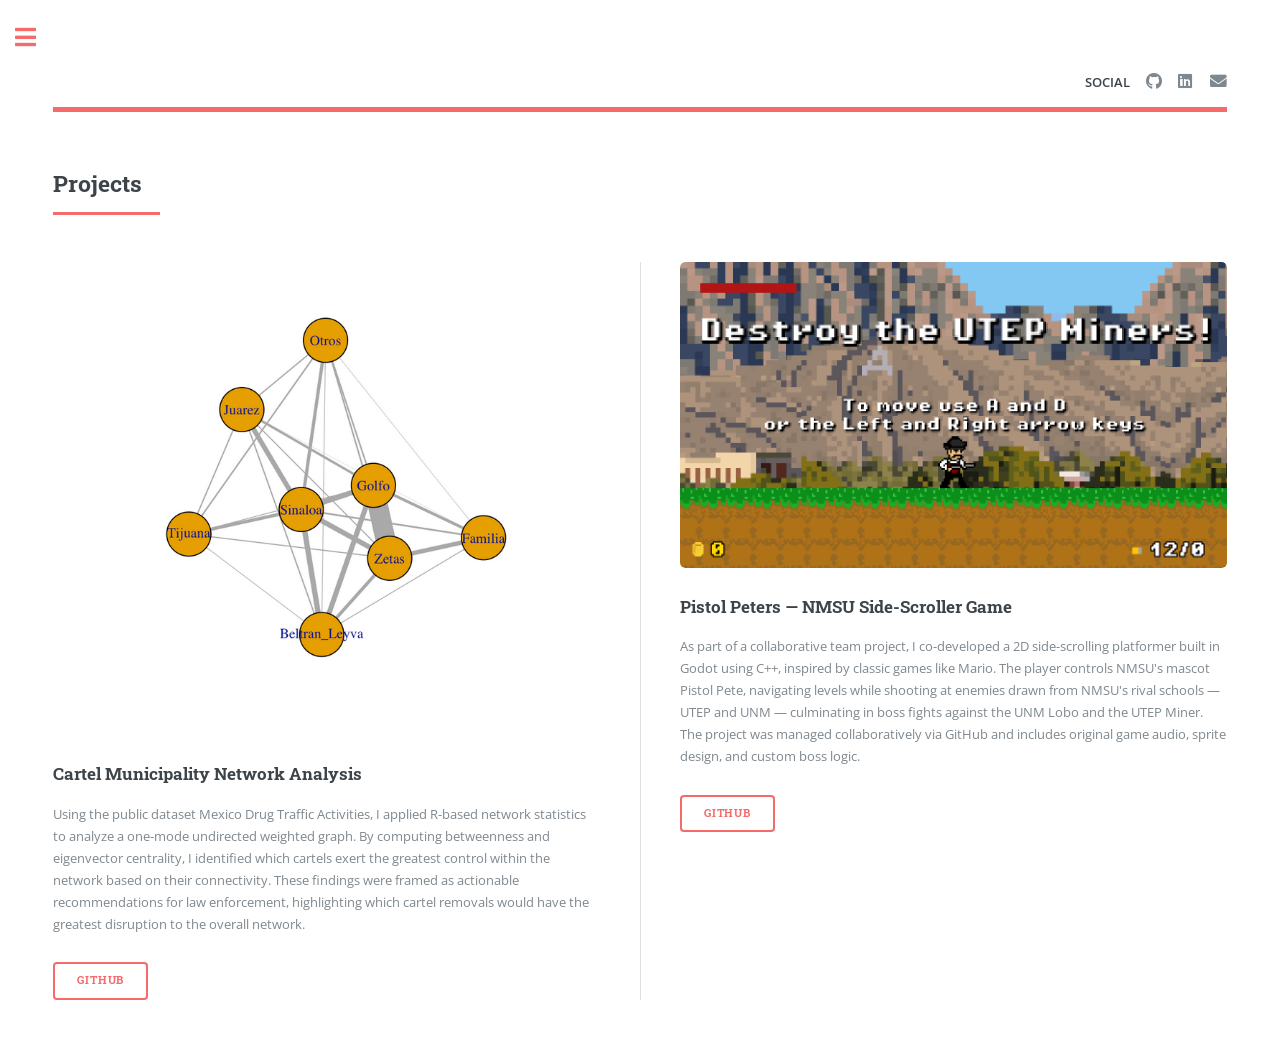
==== projects.html @ 31b7e3cc "fixed font pt 4" ====
<!DOCTYPE HTML>
<!--
	Jonathan Leuenberger
-->
<html>
	<head>
		<title>Projects | Jonathan Leuenberger</title>
		<meta charset="utf-8" />
		<meta name="viewport" content="width=device-width, initial-scale=1, user-scalable=no" />
		<link rel="stylesheet" href="assets/css/main.css" />
	</head>
	<body class="is-preload">

		<!-- Wrapper -->
			<div id="wrapper">

				<!-- Main -->
					<div id="main">
						<div class="inner">

							<!-- Header -->
								<header id="header">
									<ul class="icons">
										<li><b>SOCIAL</b></li>
										<li><a href="https://github.com/JonathanLeuenberger" class="icon brands fa-github" target="_blank"><span class="label">GitHub</span></a></li>
										<li><a href="https://www.linkedin.com/in/jonathan-leuenberger-a7b876375/" class="icon brands fa-linkedin" target="_blank"><span class="label">LinkedIn</span></a></li>
										<li><a href="mailto:Jonleuen@NMSU.edu" class="icon solid fa-envelope"><span class="label">Email</span></a></li>
									</ul>
								</header>

							<!-- Content -->
							<section>
								<header class="major">
									<h2>Projects</h2>
								</header>
								<div class="posts">

									<article>
										<!-- Replace images/pic01.jpg with your own project image when available -->
										<a href="#" class="image"><img src="images/Cartel_Graph.png" alt="Cartel Municipality Network Analysis" /></a>
										<h3>Cartel Municipality Network Analysis</h3>
										<p>
											Using the public dataset Mexico Drug Traffic Activities, I applied R-based network
											statistics to analyze a one-mode undirected weighted graph. By computing betweenness
											and eigenvector centrality, I identified which cartels exert the greatest control
											within the network based on their connectivity. These findings were framed as
											actionable recommendations for law enforcement, highlighting which cartel removals
											would have the greatest disruption to the overall network.
										</p>
										<!-- Update href below if you publish this project or add a writeup -->
										<ul class="actions">
											<li><a href="https://github.com/JonathanLeuenberger/Interconnectedness-of-Mexican-Cartels" class="button">GitHub</a></li>
										</ul>
									</article>

									<article>
										<!-- Replace images/pic02.jpg with your own project image when available -->
										<a href="https://github.com/JonathanLeuenberger" class="image" target="_blank"><img src="images/Pistol_Game.png" alt="Pistol Peters NMSU Side-Scroller Game" /></a>
										<h3>Pistol Peters &mdash; NMSU Side-Scroller Game</h3>
										<p>
											As part of a collaborative team project, I co-developed a 2D side-scrolling platformer
											built in Godot using C++, inspired by classic games like Mario. The player controls
											NMSU's mascot Pistol Pete, navigating levels while shooting at enemies drawn from
											NMSU's rival schools &mdash; UTEP and UNM &mdash; culminating in boss fights against
											the UNM Lobo and the UTEP Miner. The project was managed collaboratively via GitHub
											and includes original game audio, sprite design, and custom boss logic.
										</p>
										<!-- Update href below with the direct repo link when ready -->
										<ul class="actions">
											<li><a href="https://github.com/NMSU-CS-CS371/team-project-pistol-peters" class="button" target="_blank">GitHub</a></li>
										</ul>
									</article>

								</div>
							</section>

						</div>
					</div>

				<!-- Sidebar -->
					<div id="sidebar">
						<div class="inner">

							<!-- Profile -->
							<section>
								<header class="main">
									<center>
										<a href="index.html" class="image">
											<img src="images/Headshot.jpeg" alt="Jonathan Leuenberger" width="200" height="200" style="border-radius: 50%; object-fit: cover;" />
										</a>
										<h2 style="font-size: 1.6rem;">Jonathan Leuenberger</h2>
										<article>
											<p>Undergraduate Researcher at <em>New Mexico State University</em><br>
											<a href="mailto:Jonleuen@NMSU.edu">Jonleuen@NMSU.edu</a></p>
										</article>
									</center>
								</header>
							</section>

							<!-- Navigation Menu -->
							<nav id="menu">
								<ul>
									<li><a href="index.html">Home</a></li>
									<li><a href="files/Jonathan_L_CV-1.pdf">CV</a></li>
									<li><a href="projects.html">Projects</a></li>
								</ul>
							</nav>

							<!-- Footer -->
							<footer id="footer">
								<p class="copyright">&copy; Jonathan Leuenberger. 2026. All rights reserved.
									Design adapted from <a href="https://html5up.net">HTML5 UP</a>.</p>
							</footer>

						</div>
					</div>

			</div>

		<!-- Scripts -->
			<script src="assets/js/jquery.min.js"></script>
			<script src="assets/js/browser.min.js"></script>
			<script src="assets/js/breakpoints.min.js"></script>
			<script src="assets/js/util.js"></script>
			<script src="assets/js/main.js"></script>

	</body>
</html>
---- assets/css/main.css ----
@import url(fontawesome-all.min.css);
@import url("https://fonts.googleapis.com/css?family=Open+Sans:400,600,400italic,600italic|Roboto+Slab:400,700");
/*
	Editorial by HTML5 UP
	html5up.net | @ajlkn
	Free for personal and commercial use under the CCA 3.0 license (html5up.net/license)
*/
html, body, div, span, applet, object,
iframe, h1, h2, h3, h4, h5, h6, p, blockquote,
pre, a, abbr, acronym, address, big, cite,
code, del, dfn, em, img, ins, kbd, q, s, samp,
small, strike, strong, sub, sup, tt, var, b,
u, i, center, dl, dt, dd, ol, ul, li, fieldset,
form, label, legend, table, caption, tbody,
tfoot, thead, tr, th, td, article, aside,
canvas, details, embed, figure, figcaption,
footer, header, hgroup, menu, nav, output, ruby,
section, summary, time, mark, audio, video {
  margin: 0;
  padding: 0;
  border: 0;
  font-size: 100%;
  font: inherit;
  vertical-align: baseline; }

article, aside, details, figcaption, figure,
footer, header, hgroup, menu, nav, section {
  display: block; }

body {
  line-height: 1; }

ol, ul {
  list-style: none; }

blockquote, q {
  quotes: none; }
  blockquote:before, blockquote:after, q:before, q:after {
    content: '';
    content: none; }

table {
  border-collapse: collapse;
  border-spacing: 0; }

body {
  -webkit-text-size-adjust: none; }

mark {
  background-color: transparent;
  color: inherit; }

input::-moz-focus-inner {
  border: 0;
  padding: 0; }

input, select, textarea {
  -moz-appearance: none;
  -webkit-appearance: none;
  -ms-appearance: none;
  appearance: none; }

/* Basic */
@-ms-viewport {
  width: device-width; }

body {
  -ms-overflow-style: scrollbar; }

@media screen and (max-width: 480px) {
  html, body {
    min-width: 320px; } }

html {
  box-sizing: border-box; }

*, *:before, *:after {
  box-sizing: inherit; }

body {
  background: #ffffff; }
  body.is-preload *, body.is-preload *:before, body.is-preload *:after, body.is-resizing *, body.is-resizing *:before, body.is-resizing *:after {
    -moz-animation: none !important;
    -webkit-animation: none !important;
    -ms-animation: none !important;
    animation: none !important;
    -moz-transition: none !important;
    -webkit-transition: none !important;
    -ms-transition: none !important;
    transition: none !important; }

/* Type */
body, input, select, textarea {
  color: #7f888f;
  font-family: "Open Sans", sans-serif;
  font-size: 13pt;
  font-weight: 400;
  line-height: 1.65; }
  @media screen and (max-width: 1680px) {
    body, input, select, textarea {
      font-size: 11pt; } }
  @media screen and (max-width: 1280px) {
    body, input, select, textarea {
      font-size: 10pt; } }
  @media screen and (max-width: 360px) {
    body, input, select, textarea {
      font-size: 9pt; } }

a {
  -moz-transition: color 0.2s ease-in-out, border-bottom-color 0.2s ease-in-out;
  -webkit-transition: color 0.2s ease-in-out, border-bottom-color 0.2s ease-in-out;
  -ms-transition: color 0.2s ease-in-out, border-bottom-color 0.2s ease-in-out;
  transition: color 0.2s ease-in-out, border-bottom-color 0.2s ease-in-out;
  border-bottom: dotted 1px;
  color: #f56a6a;
  text-decoration: none; }
  a:hover {
    border-bottom-color: #f56a6a;
    color: #f56a6a !important; }
    a:hover strong {
      color: inherit; }

strong, b {
  color: #3d4449;
  font-weight: 600; }

em, i {
  font-style: italic; }

p {
  margin: 0 0 2em 0; }

h1, h2, h3, h4, h5, h6 {
  color: #3d4449;
  font-family: "Roboto Slab", serif;
  font-weight: 700;
  line-height: 1.5;
  margin: 0 0 1em 0; }
  h1 a, h2 a, h3 a, h4 a, h5 a, h6 a {
    color: inherit;
    text-decoration: none;
    border-bottom: 0; }

h1 {
  font-size: 4em;
  margin: 0 0 0.5em 0;
  line-height: 1.3; }

h2 {
  font-size: 1.75em; }

h3 {
  font-size: 1.25em; }

h4 {
  font-size: 1.1em; }

h5 {
  font-size: 0.9em; }

h6 {
  font-size: 0.7em; }

@media screen and (max-width: 1680px) {
  h1 {
    font-size: 3.5em; } }

@media screen and (max-width: 980px) {
  h1 {
    font-size: 3.25em; } }

@media screen and (max-width: 736px) {
  h1 {
    font-size: 2em;
    line-height: 1.4; }
  h2 {
    font-size: 1.5em; } }

sub {
  font-size: 0.8em;
  position: relative;
  top: 0.5em; }

sup {
  font-size: 0.8em;
  position: relative;
  top: -0.5em; }

blockquote {
  border-left: solid 3px rgba(210, 215, 217, 0.75);
  font-style: italic;
  margin: 0 0 2em 0;
  padding: 0.5em 0 0.5em 2em; }

code {
  background: rgba(230, 235, 237, 0.25);
  border-radius: 0.375em;
  border: solid 1px rgba(210, 215, 217, 0.75);
  font-family: "Courier New", monospace;
  font-size: 0.9em;
  margin: 0 0.25em;
  padding: 0.25em 0.65em; }

pre {
  -webkit-overflow-scrolling: touch;
  font-family: "Courier New", monospace;
  font-size: 0.9em;
  margin: 0 0 2em 0; }
  pre code {
    display: block;
    line-height: 1.75;
    padding: 1em 1.5em;
    overflow-x: auto; }

hr {
  border: 0;
  border-bottom: solid 1px rgba(210, 215, 217, 0.75);
  margin: 2em 0; }
  hr.major {
    margin: 3em 0; }

.align-left {
  text-align: left; }

.align-center {
  text-align: center; }

.align-right {
  text-align: right; }

/* Row */
.row {
  display: flex;
  flex-wrap: wrap;
  box-sizing: border-box;
  align-items: stretch; }
  .row > * {
    box-sizing: border-box; }
  .row.gtr-uniform > * > :last-child {
    margin-bottom: 0; }
  .row.aln-left {
    justify-content: flex-start; }
  .row.aln-center {
    justify-content: center; }
  .row.aln-right {
    justify-content: flex-end; }
  .row.aln-top {
    align-items: flex-start; }
  .row.aln-middle {
    align-items: center; }
  .row.aln-bottom {
    align-items: flex-end; }
  .row > .imp {
    order: -1; }
  .row > .col-1 {
    width: 8.33333%; }
  .row > .off-1 {
    margin-left: 8.33333%; }
  .row > .col-2 {
    width: 16.66667%; }
  .row > .off-2 {
    margin-left: 16.66667%; }
  .row > .col-3 {
    width: 25%; }
  .row > .off-3 {
    margin-left: 25%; }
  .row > .col-4 {
    width: 33.33333%; }
  .row > .off-4 {
    margin-left: 33.33333%; }
  .row > .col-5 {
    width: 41.66667%; }
  .row > .off-5 {
    margin-left: 41.66667%; }
  .row > .col-6 {
    width: 50%; }
  .row > .off-6 {
    margin-left: 50%; }
  .row > .col-7 {
    width: 58.33333%; }
  .row > .off-7 {
    margin-left: 58.33333%; }
  .row > .col-8 {
    width: 66.66667%; }
  .row > .off-8 {
    margin-left: 66.66667%; }
  .row > .col-9 {
    width: 75%; }
  .row > .off-9 {
    margin-left: 75%; }
  .row > .col-10 {
    width: 83.33333%; }
  .row > .off-10 {
    margin-left: 83.33333%; }
  .row > .col-11 {
    width: 91.66667%; }
  .row > .off-11 {
    margin-left: 91.66667%; }
  .row > .col-12 {
    width: 100%; }
  .row > .off-12 {
    margin-left: 100%; }
  .row.gtr-0 {
    margin-top: 0;
    margin-left: 0em; }
    .row.gtr-0 > * {
      padding: 0 0 0 0em; }
    .row.gtr-0.gtr-uniform {
      margin-top: 0em; }
      .row.gtr-0.gtr-uniform > * {
        padding-top: 0em; }
  .row.gtr-25 {
    margin-top: 0;
    margin-left: -0.375em; }
    .row.gtr-25 > * {
      padding: 0 0 0 0.375em; }
    .row.gtr-25.gtr-uniform {
      margin-top: -0.375em; }
      .row.gtr-25.gtr-uniform > * {
        padding-top: 0.375em; }
  .row.gtr-50 {
    margin-top: 0;
    margin-left: -0.75em; }
    .row.gtr-50 > * {
      padding: 0 0 0 0.75em; }
    .row.gtr-50.gtr-uniform {
      margin-top: -0.75em; }
      .row.gtr-50.gtr-uniform > * {
        padding-top: 0.75em; }
  .row {
    margin-top: 0;
    margin-left: -1.5em; }
    .row > * {
      padding: 0 0 0 1.5em; }
    .row.gtr-uniform {
      margin-top: -1.5em; }
      .row.gtr-uniform > * {
        padding-top: 1.5em; }
  .row.gtr-150 {
    margin-top: 0;
    margin-left: -2.25em; }
    .row.gtr-150 > * {
      padding: 0 0 0 2.25em; }
    .row.gtr-150.gtr-uniform {
      margin-top: -2.25em; }
      .row.gtr-150.gtr-uniform > * {
        padding-top: 2.25em; }
  .row.gtr-200 {
    margin-top: 0;
    margin-left: -3em; }
    .row.gtr-200 > * {
      padding: 0 0 0 3em; }
    .row.gtr-200.gtr-uniform {
      margin-top: -3em; }
      .row.gtr-200.gtr-uniform > * {
        padding-top: 3em; }
  @media screen and (max-width: 1680px) {
    .row {
      display: flex;
      flex-wrap: wrap;
      box-sizing: border-box;
      align-items: stretch; }
      .row > * {
        box-sizing: border-box; }
      .row.gtr-uniform > * > :last-child {
        margin-bottom: 0; }
      .row.aln-left {
        justify-content: flex-start; }
      .row.aln-center {
        justify-content: center; }
      .row.aln-right {
        justify-content: flex-end; }
      .row.aln-top {
        align-items: flex-start; }
      .row.aln-middle {
        align-items: center; }
      .row.aln-bottom {
        align-items: flex-end; }
      .row > .imp-xlarge {
        order: -1; }
      .row > .col-1-xlarge {
        width: 8.33333%; }
      .row > .off-1-xlarge {
        margin-left: 8.33333%; }
      .row > .col-2-xlarge {
        width: 16.66667%; }
      .row > .off-2-xlarge {
        margin-left: 16.66667%; }
      .row > .col-3-xlarge {
        width: 25%; }
      .row > .off-3-xlarge {
        margin-left: 25%; }
      .row > .col-4-xlarge {
        width: 33.33333%; }
      .row > .off-4-xlarge {
        margin-left: 33.33333%; }
      .row > .col-5-xlarge {
        width: 41.66667%; }
      .row > .off-5-xlarge {
        margin-left: 41.66667%; }
      .row > .col-6-xlarge {
        width: 50%; }
      .row > .off-6-xlarge {
        margin-left: 50%; }
      .row > .col-7-xlarge {
        width: 58.33333%; }
      .row > .off-7-xlarge {
        margin-left: 58.33333%; }
      .row > .col-8-xlarge {
        width: 66.66667%; }
      .row > .off-8-xlarge {
        margin-left: 66.66667%; }
      .row > .col-9-xlarge {
        width: 75%; }
      .row > .off-9-xlarge {
        margin-left: 75%; }
      .row > .col-10-xlarge {
        width: 83.33333%; }
      .row > .off-10-xlarge {
        margin-left: 83.33333%; }
      .row > .col-11-xlarge {
        width: 91.66667%; }
      .row > .off-11-xlarge {
        margin-left: 91.66667%; }
      .row > .col-12-xlarge {
        width: 100%; }
      .row > .off-12-xlarge {
        margin-left: 100%; }
      .row.gtr-0 {
        margin-top: 0;
        margin-left: 0em; }
        .row.gtr-0 > * {
          padding: 0 0 0 0em; }
        .row.gtr-0.gtr-uniform {
          margin-top: 0em; }
          .row.gtr-0.gtr-uniform > * {
            padding-top: 0em; }
      .row.gtr-25 {
        margin-top: 0;
        margin-left: -0.375em; }
        .row.gtr-25 > * {
          padding: 0 0 0 0.375em; }
        .row.gtr-25.gtr-uniform {
          margin-top: -0.375em; }
          .row.gtr-25.gtr-uniform > * {
            padding-top: 0.375em; }
      .row.gtr-50 {
        margin-top: 0;
        margin-left: -0.75em; }
        .row.gtr-50 > * {
          padding: 0 0 0 0.75em; }
        .row.gtr-50.gtr-uniform {
          margin-top: -0.75em; }
          .row.gtr-50.gtr-uniform > * {
            padding-top: 0.75em; }
      .row {
        margin-top: 0;
        margin-left: -1.5em; }
        .row > * {
          padding: 0 0 0 1.5em; }
        .row.gtr-uniform {
          margin-top: -1.5em; }
          .row.gtr-uniform > * {
            padding-top: 1.5em; }
      .row.gtr-150 {
        margin-top: 0;
        margin-left: -2.25em; }
        .row.gtr-150 > * {
          padding: 0 0 0 2.25em; }
        .row.gtr-150.gtr-uniform {
          margin-top: -2.25em; }
          .row.gtr-150.gtr-uniform > * {
            padding-top: 2.25em; }
      .row.gtr-200 {
        margin-top: 0;
        margin-left: -3em; }
        .row.gtr-200 > * {
          padding: 0 0 0 3em; }
        .row.gtr-200.gtr-uniform {
          margin-top: -3em; }
          .row.gtr-200.gtr-uniform > * {
            padding-top: 3em; } }
  @media screen and (max-width: 1280px) {
    .row {
      display: flex;
      flex-wrap: wrap;
      box-sizing: border-box;
      align-items: stretch; }
      .row > * {
        box-sizing: border-box; }
      .row.gtr-uniform > * > :last-child {
        margin-bottom: 0; }
      .row.aln-left {
        justify-content: flex-start; }
      .row.aln-center {
        justify-content: center; }
      .row.aln-right {
        justify-content: flex-end; }
      .row.aln-top {
        align-items: flex-start; }
      .row.aln-middle {
        align-items: center; }
      .row.aln-bottom {
        align-items: flex-end; }
      .row > .imp-large {
        order: -1; }
      .row > .col-1-large {
        width: 8.33333%; }
      .row > .off-1-large {
        margin-left: 8.33333%; }
      .row > .col-2-large {
        width: 16.66667%; }
      .row > .off-2-large {
        margin-left: 16.66667%; }
      .row > .col-3-large {
        width: 25%; }
      .row > .off-3-large {
        margin-left: 25%; }
      .row > .col-4-large {
        width: 33.33333%; }
      .row > .off-4-large {
        margin-left: 33.33333%; }
      .row > .col-5-large {
        width: 41.66667%; }
      .row > .off-5-large {
        margin-left: 41.66667%; }
      .row > .col-6-large {
        width: 50%; }
      .row > .off-6-large {
        margin-left: 50%; }
      .row > .col-7-large {
        width: 58.33333%; }
      .row > .off-7-large {
        margin-left: 58.33333%; }
      .row > .col-8-large {
        width: 66.66667%; }
      .row > .off-8-large {
        margin-left: 66.66667%; }
      .row > .col-9-large {
        width: 75%; }
      .row > .off-9-large {
        margin-left: 75%; }
      .row > .col-10-large {
        width: 83.33333%; }
      .row > .off-10-large {
        margin-left: 83.33333%; }
      .row > .col-11-large {
        width: 91.66667%; }
      .row > .off-11-large {
        margin-left: 91.66667%; }
      .row > .col-12-large {
        width: 100%; }
      .row > .off-12-large {
        margin-left: 100%; }
      .row.gtr-0 {
        margin-top: 0;
        margin-left: 0em; }
        .row.gtr-0 > * {
          padding: 0 0 0 0em; }
        .row.gtr-0.gtr-uniform {
          margin-top: 0em; }
          .row.gtr-0.gtr-uniform > * {
            padding-top: 0em; }
      .row.gtr-25 {
        margin-top: 0;
        margin-left: -0.375em; }
        .row.gtr-25 > * {
          padding: 0 0 0 0.375em; }
        .row.gtr-25.gtr-uniform {
          margin-top: -0.375em; }
          .row.gtr-25.gtr-uniform > * {
            padding-top: 0.375em; }
      .row.gtr-50 {
        margin-top: 0;
        margin-left: -0.75em; }
        .row.gtr-50 > * {
          padding: 0 0 0 0.75em; }
        .row.gtr-50.gtr-uniform {
          margin-top: -0.75em; }
          .row.gtr-50.gtr-uniform > * {
            padding-top: 0.75em; }
      .row {
        margin-top: 0;
        margin-left: -1.5em; }
        .row > * {
          padding: 0 0 0 1.5em; }
        .row.gtr-uniform {
          margin-top: -1.5em; }
          .row.gtr-uniform > * {
            padding-top: 1.5em; }
      .row.gtr-150 {
        margin-top: 0;
        margin-left: -2.25em; }
        .row.gtr-150 > * {
          padding: 0 0 0 2.25em; }
        .row.gtr-150.gtr-uniform {
          margin-top: -2.25em; }
          .row.gtr-150.gtr-uniform > * {
            padding-top: 2.25em; }
      .row.gtr-200 {
        margin-top: 0;
        margin-left: -3em; }
        .row.gtr-200 > * {
          padding: 0 0 0 3em; }
        .row.gtr-200.gtr-uniform {
          margin-top: -3em; }
          .row.gtr-200.gtr-uniform > * {
            padding-top: 3em; } }
  @media screen and (max-width: 980px) {
    .row {
      display: flex;
      flex-wrap: wrap;
      box-sizing: border-box;
      align-items: stretch; }
      .row > * {
        box-sizing: border-box; }
      .row.gtr-uniform > * > :last-child {
        margin-bottom: 0; }
      .row.aln-left {
        justify-content: flex-start; }
      .row.aln-center {
        justify-content: center; }
      .row.aln-right {
        justify-content: flex-end; }
      .row.aln-top {
        align-items: flex-start; }
      .row.aln-middle {
        align-items: center; }
      .row.aln-bottom {
        align-items: flex-end; }
      .row > .imp-medium {
        order: -1; }
      .row > .col-1-medium {
        width: 8.33333%; }
      .row > .off-1-medium {
        margin-left: 8.33333%; }
      .row > .col-2-medium {
        width: 16.66667%; }
      .row > .off-2-medium {
        margin-left: 16.66667%; }
      .row > .col-3-medium {
        width: 25%; }
      .row > .off-3-medium {
        margin-left: 25%; }
      .row > .col-4-medium {
        width: 33.33333%; }
      .row > .off-4-medium {
        margin-left: 33.33333%; }
      .row > .col-5-medium {
        width: 41.66667%; }
      .row > .off-5-medium {
        margin-left: 41.66667%; }
      .row > .col-6-medium {
        width: 50%; }
      .row > .off-6-medium {
        margin-left: 50%; }
      .row > .col-7-medium {
        width: 58.33333%; }
      .row > .off-7-medium {
        margin-left: 58.33333%; }
      .row > .col-8-medium {
        width: 66.66667%; }
      .row > .off-8-medium {
        margin-left: 66.66667%; }
      .row > .col-9-medium {
        width: 75%; }
      .row > .off-9-medium {
        margin-left: 75%; }
      .row > .col-10-medium {
        width: 83.33333%; }
      .row > .off-10-medium {
        margin-left: 83.33333%; }
      .row > .col-11-medium {
        width: 91.66667%; }
      .row > .off-11-medium {
        margin-left: 91.66667%; }
      .row > .col-12-medium {
        width: 100%; }
      .row > .off-12-medium {
        margin-left: 100%; }
      .row.gtr-0 {
        margin-top: 0;
        margin-left: 0em; }
        .row.gtr-0 > * {
          padding: 0 0 0 0em; }
        .row.gtr-0.gtr-uniform {
          margin-top: 0em; }
          .row.gtr-0.gtr-uniform > * {
            padding-top: 0em; }
      .row.gtr-25 {
        margin-top: 0;
        margin-left: -0.375em; }
        .row.gtr-25 > * {
          padding: 0 0 0 0.375em; }
        .row.gtr-25.gtr-uniform {
          margin-top: -0.375em; }
          .row.gtr-25.gtr-uniform > * {
            padding-top: 0.375em; }
      .row.gtr-50 {
        margin-top: 0;
        margin-left: -0.75em; }
        .row.gtr-50 > * {
          padding: 0 0 0 0.75em; }
        .row.gtr-50.gtr-uniform {
          margin-top: -0.75em; }
          .row.gtr-50.gtr-uniform > * {
            padding-top: 0.75em; }
      .row {
        margin-top: 0;
        margin-left: -1.5em; }
        .row > * {
          padding: 0 0 0 1.5em; }
        .row.gtr-uniform {
          margin-top: -1.5em; }
          .row.gtr-uniform > * {
            padding-top: 1.5em; }
      .row.gtr-150 {
        margin-top: 0;
        margin-left: -2.25em; }
        .row.gtr-150 > * {
          padding: 0 0 0 2.25em; }
        .row.gtr-150.gtr-uniform {
          margin-top: -2.25em; }
          .row.gtr-150.gtr-uniform > * {
            padding-top: 2.25em; }
      .row.gtr-200 {
        margin-top: 0;
        margin-left: -3em; }
        .row.gtr-200 > * {
          padding: 0 0 0 3em; }
        .row.gtr-200.gtr-uniform {
          margin-top: -3em; }
          .row.gtr-200.gtr-uniform > * {
            padding-top: 3em; } }
  @media screen and (max-width: 736px) {
    .row {
      display: flex;
      flex-wrap: wrap;
      box-sizing: border-box;
      align-items: stretch; }
      .row > * {
        box-sizing: border-box; }
      .row.gtr-uniform > * > :last-child {
        margin-bottom: 0; }
      .row.aln-left {
        justify-content: flex-start; }
      .row.aln-center {
        justify-content: center; }
      .row.aln-right {
        justify-content: flex-end; }
      .row.aln-top {
        align-items: flex-start; }
      .row.aln-middle {
        align-items: center; }
      .row.aln-bottom {
        align-items: flex-end; }
      .row > .imp-small {
        order: -1; }
      .row > .col-1-small {
        width: 8.33333%; }
      .row > .off-1-small {
        margin-left: 8.33333%; }
      .row > .col-2-small {
        width: 16.66667%; }
      .row > .off-2-small {
        margin-left: 16.66667%; }
      .row > .col-3-small {
        width: 25%; }
      .row > .off-3-small {
        margin-left: 25%; }
      .row > .col-4-small {
        width: 33.33333%; }
      .row > .off-4-small {
        margin-left: 33.33333%; }
      .row > .col-5-small {
        width: 41.66667%; }
      .row > .off-5-small {
        margin-left: 41.66667%; }
      .row > .col-6-small {
        width: 50%; }
      .row > .off-6-small {
        margin-left: 50%; }
      .row > .col-7-small {
        width: 58.33333%; }
      .row > .off-7-small {
        margin-left: 58.33333%; }
      .row > .col-8-small {
        width: 66.66667%; }
      .row > .off-8-small {
        margin-left: 66.66667%; }
      .row > .col-9-small {
        width: 75%; }
      .row > .off-9-small {
        margin-left: 75%; }
      .row > .col-10-small {
        width: 83.33333%; }
      .row > .off-10-small {
        margin-left: 83.33333%; }
      .row > .col-11-small {
        width: 91.66667%; }
      .row > .off-11-small {
        margin-left: 91.66667%; }
      .row > .col-12-small {
        width: 100%; }
      .row > .off-12-small {
        margin-left: 100%; }
      .row.gtr-0 {
        margin-top: 0;
        margin-left: 0em; }
        .row.gtr-0 > * {
          padding: 0 0 0 0em; }
        .row.gtr-0.gtr-uniform {
          margin-top: 0em; }
          .row.gtr-0.gtr-uniform > * {
            padding-top: 0em; }
      .row.gtr-25 {
        margin-top: 0;
        margin-left: -0.375em; }
        .row.gtr-25 > * {
          padding: 0 0 0 0.375em; }
        .row.gtr-25.gtr-uniform {
          margin-top: -0.375em; }
          .row.gtr-25.gtr-uniform > * {
            padding-top: 0.375em; }
      .row.gtr-50 {
        margin-top: 0;
        margin-left: -0.75em; }
        .row.gtr-50 > * {
          padding: 0 0 0 0.75em; }
        .row.gtr-50.gtr-uniform {
          margin-top: -0.75em; }
          .row.gtr-50.gtr-uniform > * {
            padding-top: 0.75em; }
      .row {
        margin-top: 0;
        margin-left: -1.5em; }
        .row > * {
          padding: 0 0 0 1.5em; }
        .row.gtr-uniform {
          margin-top: -1.5em; }
          .row.gtr-uniform > * {
            padding-top: 1.5em; }
      .row.gtr-150 {
        margin-top: 0;
        margin-left: -2.25em; }
        .row.gtr-150 > * {
          padding: 0 0 0 2.25em; }
        .row.gtr-150.gtr-uniform {
          margin-top: -2.25em; }
          .row.gtr-150.gtr-uniform > * {
            padding-top: 2.25em; }
      .row.gtr-200 {
        margin-top: 0;
        margin-left: -3em; }
        .row.gtr-200 > * {
          padding: 0 0 0 3em; }
        .row.gtr-200.gtr-uniform {
          margin-top: -3em; }
          .row.gtr-200.gtr-uniform > * {
            padding-top: 3em; } }
  @media screen and (max-width: 480px) {
    .row {
      display: flex;
      flex-wrap: wrap;
      box-sizing: border-box;
      align-items: stretch; }
      .row > * {
        box-sizing: border-box; }
      .row.gtr-uniform > * > :last-child {
        margin-bottom: 0; }
      .row.aln-left {
        justify-content: flex-start; }
      .row.aln-center {
        justify-content: center; }
      .row.aln-right {
        justify-content: flex-end; }
      .row.aln-top {
        align-items: flex-start; }
      .row.aln-middle {
        align-items: center; }
      .row.aln-bottom {
        align-items: flex-end; }
      .row > .imp-xsmall {
        order: -1; }
      .row > .col-1-xsmall {
        width: 8.33333%; }
      .row > .off-1-xsmall {
        margin-left: 8.33333%; }
      .row > .col-2-xsmall {
        width: 16.66667%; }
      .row > .off-2-xsmall {
        margin-left: 16.66667%; }
      .row > .col-3-xsmall {
        width: 25%; }
      .row > .off-3-xsmall {
        margin-left: 25%; }
      .row > .col-4-xsmall {
        width: 33.33333%; }
      .row > .off-4-xsmall {
        margin-left: 33.33333%; }
      .row > .col-5-xsmall {
        width: 41.66667%; }
      .row > .off-5-xsmall {
        margin-left: 41.66667%; }
      .row > .col-6-xsmall {
        width: 50%; }
      .row > .off-6-xsmall {
        margin-left: 50%; }
      .row > .col-7-xsmall {
        width: 58.33333%; }
      .row > .off-7-xsmall {
        margin-left: 58.33333%; }
      .row > .col-8-xsmall {
        width: 66.66667%; }
      .row > .off-8-xsmall {
        margin-left: 66.66667%; }
      .row > .col-9-xsmall {
        width: 75%; }
      .row > .off-9-xsmall {
        margin-left: 75%; }
      .row > .col-10-xsmall {
        width: 83.33333%; }
      .row > .off-10-xsmall {
        margin-left: 83.33333%; }
      .row > .col-11-xsmall {
        width: 91.66667%; }
      .row > .off-11-xsmall {
        margin-left: 91.66667%; }
      .row > .col-12-xsmall {
        width: 100%; }
      .row > .off-12-xsmall {
        margin-left: 100%; }
      .row.gtr-0 {
        margin-top: 0;
        margin-left: 0em; }
        .row.gtr-0 > * {
          padding: 0 0 0 0em; }
        .row.gtr-0.gtr-uniform {
          margin-top: 0em; }
          .row.gtr-0.gtr-uniform > * {
            padding-top: 0em; }
      .row.gtr-25 {
        margin-top: 0;
        margin-left: -0.375em; }
        .row.gtr-25 > * {
          padding: 0 0 0 0.375em; }
        .row.gtr-25.gtr-uniform {
          margin-top: -0.375em; }
          .row.gtr-25.gtr-uniform > * {
            padding-top: 0.375em; }
      .row.gtr-50 {
        margin-top: 0;
        margin-left: -0.75em; }
        .row.gtr-50 > * {
          padding: 0 0 0 0.75em; }
        .row.gtr-50.gtr-uniform {
          margin-top: -0.75em; }
          .row.gtr-50.gtr-uniform > * {
            padding-top: 0.75em; }
      .row {
        margin-top: 0;
        margin-left: -1.5em; }
        .row > * {
          padding: 0 0 0 1.5em; }
        .row.gtr-uniform {
          margin-top: -1.5em; }
          .row.gtr-uniform > * {
            padding-top: 1.5em; }
      .row.gtr-150 {
        margin-top: 0;
        margin-left: -2.25em; }
        .row.gtr-150 > * {
          padding: 0 0 0 2.25em; }
        .row.gtr-150.gtr-uniform {
          margin-top: -2.25em; }
          .row.gtr-150.gtr-uniform > * {
            padding-top: 2.25em; }
      .row.gtr-200 {
        margin-top: 0;
        margin-left: -3em; }
        .row.gtr-200 > * {
          padding: 0 0 0 3em; }
        .row.gtr-200.gtr-uniform {
          margin-top: -3em; }
          .row.gtr-200.gtr-uniform > * {
            padding-top: 3em; } }

/* Section/Article */
section.special, article.special {
  text-align: center; }

header p {
  font-family: "Roboto Slab", serif;
  font-size: 1em;
  font-weight: 400;
  letter-spacing: 0.075em;
  margin-top: -0.5em;
  text-transform: uppercase; }

header.major > :last-child {
  border-bottom: solid 3px #f56a6a;
  display: inline-block;
  margin: 0 0 2em 0;
  padding: 0 0.75em 0.5em 0; }

header.main > :last-child {
  margin: 0 0 1em 0; }

/* Form */
form {
  margin: 0 0 2em 0; }

label {
  color: #3d4449;
  display: block;
  font-size: 0.9em;
  font-weight: 600;
  margin: 0 0 1em 0; }

input[type="text"],
input[type="password"],
input[type="email"],
input[type="tel"],
input[type="search"],
input[type="url"],
select,
textarea {
  -moz-appearance: none;
  -webkit-appearance: none;
  -ms-appearance: none;
  appearance: none;
  background: #ffffff;
  border-radius: 0.375em;
  border: none;
  border: solid 1px rgba(210, 215, 217, 0.75);
  color: inherit;
  display: block;
  outline: 0;
  padding: 0 1em;
  text-decoration: none;
  width: 100%; }
  input[type="text"]:invalid,
  input[type="password"]:invalid,
  input[type="email"]:invalid,
  input[type="tel"]:invalid,
  input[type="search"]:invalid,
  input[type="url"]:invalid,
  select:invalid,
  textarea:invalid {
    box-shadow: none; }
  input[type="text"]:focus,
  input[type="password"]:focus,
  input[type="email"]:focus,
  input[type="tel"]:focus,
  input[type="search"]:focus,
  input[type="url"]:focus,
  select:focus,
  textarea:focus {
    border-color: #f56a6a;
    box-shadow: 0 0 0 1px #f56a6a; }

select {
  background-image: url("data:image/svg+xml;charset=utf8,%3Csvg xmlns='http://www.w3.org/2000/svg' width='40' height='40' preserveAspectRatio='none' viewBox='0 0 40 40'%3E%3Cpath d='M9.4,12.3l10.4,10.4l10.4-10.4c0.2-0.2,0.5-0.4,0.9-0.4c0.3,0,0.6,0.1,0.9,0.4l3.3,3.3c0.2,0.2,0.4,0.5,0.4,0.9 c0,0.4-0.1,0.6-0.4,0.9L20.7,31.9c-0.2,0.2-0.5,0.4-0.9,0.4c-0.3,0-0.6-0.1-0.9-0.4L4.3,17.3c-0.2-0.2-0.4-0.5-0.4-0.9 c0-0.4,0.1-0.6,0.4-0.9l3.3-3.3c0.2-0.2,0.5-0.4,0.9-0.4S9.1,12.1,9.4,12.3z' fill='rgba(210, 215, 217, 0.75)' /%3E%3C/svg%3E");
  background-size: 1.25em;
  background-repeat: no-repeat;
  background-position: calc(100% - 1em) center;
  height: 2.75em;
  padding-right: 2.75em;
  text-overflow: ellipsis; }
  select option {
    color: #3d4449;
    background: #ffffff; }
  select:focus::-ms-value {
    background-color: transparent; }
  select::-ms-expand {
    display: none; }

input[type="text"],
input[type="password"],
input[type="email"],
input[type="tel"],
input[type="search"],
input[type="url"],
select {
  height: 2.75em; }

textarea {
  padding: 0.75em 1em; }

input[type="checkbox"],
input[type="radio"] {
  -moz-appearance: none;
  -webkit-appearance: none;
  -ms-appearance: none;
  appearance: none;
  display: block;
  float: left;
  margin-right: -2em;
  opacity: 0;
  width: 1em;
  z-index: -1; }
  input[type="checkbox"] + label,
  input[type="radio"] + label {
    text-decoration: none;
    color: #7f888f;
    cursor: pointer;
    display: inline-block;
    font-size: 1em;
    font-weight: 400;
    padding-left: 2.4em;
    padding-right: 0.75em;
    position: relative; }
    input[type="checkbox"] + label:before,
    input[type="radio"] + label:before {
      -moz-osx-font-smoothing: grayscale;
      -webkit-font-smoothing: antialiased;
      display: inline-block;
      font-style: normal;
      font-variant: normal;
      text-rendering: auto;
      line-height: 1;
      text-transform: none !important;
      font-family: 'Font Awesome 5 Free';
      font-weight: 900; }
    input[type="checkbox"] + label:before,
    input[type="radio"] + label:before {
      background: #ffffff;
      border-radius: 0.375em;
      border: solid 1px rgba(210, 215, 217, 0.75);
      content: '';
      display: inline-block;
      font-size: 0.8em;
      height: 2.0625em;
      left: 0;
      line-height: 2.0625em;
      position: absolute;
      text-align: center;
      top: 0;
      width: 2.0625em; }
  input[type="checkbox"]:checked + label:before,
  input[type="radio"]:checked + label:before {
    background: #3d4449;
    border-color: #3d4449;
    color: #ffffff;
    content: '\f00c'; }
  input[type="checkbox"]:focus + label:before,
  input[type="radio"]:focus + label:before {
    border-color: #f56a6a;
    box-shadow: 0 0 0 1px #f56a6a; }

input[type="checkbox"] + label:before {
  border-radius: 0.375em; }

input[type="radio"] + label:before {
  border-radius: 100%; }

::-webkit-input-placeholder {
  color: #9fa3a6 !important;
  opacity: 1.0; }

:-moz-placeholder {
  color: #9fa3a6 !important;
  opacity: 1.0; }

::-moz-placeholder {
  color: #9fa3a6 !important;
  opacity: 1.0; }

:-ms-input-placeholder {
  color: #9fa3a6 !important;
  opacity: 1.0; }

/* Box */
.box {
  border-radius: 0.375em;
  border: solid 1px rgba(210, 215, 217, 0.75);
  margin-bottom: 2em;
  padding: 1.5em; }
  .box > :last-child,
  .box > :last-child > :last-child,
  .box > :last-child > :last-child > :last-child {
    margin-bottom: 0; }
  .box.alt {
    border: 0;
    border-radius: 0;
    padding: 0; }

/* Icon */
.icon {
  text-decoration: none;
  border-bottom: none;
  position: relative; }
  .icon:before {
    -moz-osx-font-smoothing: grayscale;
    -webkit-font-smoothing: antialiased;
    display: inline-block;
    font-style: normal;
    font-variant: normal;
    text-rendering: auto;
    line-height: 1;
    text-transform: none !important;
    font-family: 'Font Awesome 5 Free';
    font-weight: 400; }
  .icon > .label {
    display: none; }
  .icon:before {
    line-height: inherit; }
  .icon.solid:before {
    font-weight: 900; }
  .icon.brands:before {
    font-family: 'Font Awesome 5 Brands'; }

/* Image */
.image {
  border-radius: 0.375em;
  border: 0;
  display: inline-block;
  position: relative; }
  .image img {
    border-radius: 0.375em;
    display: block; }
  .image.left, .image.right {
    max-width: 40%; }
    .image.left img, .image.right img {
      width: 100%; }
  .image.left {
    float: left;
    padding: 0 1.5em 1em 0;
    top: 0.25em; }
  .image.right {
    float: right;
    padding: 0 0 1em 1.5em;
    top: 0.25em; }
  .image.fit {
    display: block;
    margin: 0 0 2em 0;
    width: 100%; }
    .image.fit img {
      width: 100%; }
  .image.main {
    display: block;
    margin: 0 0 3em 0;
    width: 100%; }
    .image.main img {
      width: 100%; }

a.image {
  overflow: hidden; }
  a.image img {
    -moz-transition: -moz-transform 0.2s ease;
    -webkit-transition: -webkit-transform 0.2s ease;
    -ms-transition: -ms-transform 0.2s ease;
    transition: transform 0.2s ease; }
  a.image:hover img {
    -moz-transform: scale(1.075);
    -webkit-transform: scale(1.075);
    -ms-transform: scale(1.075);
    transform: scale(1.075); }

/* List */
ol {
  list-style: decimal;
  margin: 0 0 2em 0;
  padding-left: 1.25em; }
  ol li {
    padding-left: 0.25em; }

ul {
  list-style: disc;
  margin: 0 0 2em 0;
  padding-left: 1em; }
  ul li {
    padding-left: 0.5em; }
  ul.alt {
    list-style: none;
    padding-left: 0; }
    ul.alt li {
      border-top: solid 1px rgba(210, 215, 217, 0.75);
      padding: 0.5em 0; }
      ul.alt li:first-child {
        border-top: 0;
        padding-top: 0; }

dl {
  margin: 0 0 2em 0; }
  dl dt {
    display: block;
    font-weight: 600;
    margin: 0 0 1em 0; }
  dl dd {
    margin-left: 2em; }

/* Actions */
ul.actions {
  display: -moz-flex;
  display: -webkit-flex;
  display: -ms-flex;
  display: flex;
  cursor: default;
  list-style: none;
  margin-left: -1em;
  padding-left: 0; }
  ul.actions li {
    padding: 0 0 0 1em;
    vertical-align: middle; }
  ul.actions.special {
    -moz-justify-content: center;
    -webkit-justify-content: center;
    -ms-justify-content: center;
    justify-content: center;
    width: 100%;
    margin-left: 0; }
    ul.actions.special li:first-child {
      padding-left: 0; }
  ul.actions.stacked {
    -moz-flex-direction: column;
    -webkit-flex-direction: column;
    -ms-flex-direction: column;
    flex-direction: column;
    margin-left: 0; }
    ul.actions.stacked li {
      padding: 1.3em 0 0 0; }
      ul.actions.stacked li:first-child {
        padding-top: 0; }
  ul.actions.fit {
    width: calc(100% + 1em); }
    ul.actions.fit li {
      -moz-flex-grow: 1;
      -webkit-flex-grow: 1;
      -ms-flex-grow: 1;
      flex-grow: 1;
      -moz-flex-shrink: 1;
      -webkit-flex-shrink: 1;
      -ms-flex-shrink: 1;
      flex-shrink: 1;
      width: 100%; }
      ul.actions.fit li > * {
        width: 100%; }
    ul.actions.fit.stacked {
      width: 100%; }

/* Icons */
ul.icons {
  cursor: default;
  list-style: none;
  padding-left: 0; }
  ul.icons li {
    display: inline-block;
    padding: 0 1em 0 0; }
    ul.icons li:last-child {
      padding-right: 0; }
    ul.icons li .icon {
      color: inherit; }
      ul.icons li .icon:before {
        font-size: 1.25em; }

/* Contact */
ul.contact {
  list-style: none;
  padding: 0; }
  ul.contact li {
    text-decoration: none;
    border-top: solid 1px rgba(210, 215, 217, 0.75);
    margin: 1.5em 0 0 0;
    padding: 1.5em 0 0 3em;
    position: relative; }
    ul.contact li:before {
      -moz-osx-font-smoothing: grayscale;
      -webkit-font-smoothing: antialiased;
      display: inline-block;
      font-style: normal;
      font-variant: normal;
      text-rendering: auto;
      line-height: 1;
      text-transform: none !important;
      font-family: 'Font Awesome 5 Free';
      font-weight: 400; }
    ul.contact li:before {
      color: #f56a6a;
      display: inline-block;
      font-size: 1.5em;
      height: 1.125em;
      left: 0;
      line-height: 1.125em;
      position: absolute;
      text-align: center;
      top: 1em;
      width: 1.5em; }
    ul.contact li:first-child {
      border-top: 0;
      margin-top: 0;
      padding-top: 0; }
      ul.contact li:first-child:before {
        top: 0; }
    ul.contact li a {
      color: inherit; }

/* Pagination */
ul.pagination {
  cursor: default;
  list-style: none;
  padding-left: 0; }
  ul.pagination li {
    display: inline-block;
    padding-left: 0;
    vertical-align: middle; }
    ul.pagination li > .page {
      -moz-transition: background-color 0.2s ease-in-out, color 0.2s ease-in-out;
      -webkit-transition: background-color 0.2s ease-in-out, color 0.2s ease-in-out;
      -ms-transition: background-color 0.2s ease-in-out, color 0.2s ease-in-out;
      transition: background-color 0.2s ease-in-out, color 0.2s ease-in-out;
      border-bottom: 0;
      border-radius: 0.375em;
      display: inline-block;
      font-size: 0.8em;
      font-weight: 600;
      height: 2em;
      line-height: 2em;
      margin: 0 0.125em;
      min-width: 2em;
      padding: 0 0.5em;
      text-align: center; }
      ul.pagination li > .page.active {
        background-color: #f56a6a;
        color: #ffffff !important; }
        ul.pagination li > .page.active:hover {
          background-color: #f67878; }
        ul.pagination li > .page.active:active {
          background-color: #f45c5c; }
    ul.pagination li:first-child {
      padding-right: 0.75em; }
    ul.pagination li:last-child {
      padding-left: 0.75em; }
  @media screen and (max-width: 480px) {
    ul.pagination li:nth-child(n+2):nth-last-child(n+2) {
      display: none; }
    ul.pagination li:first-child {
      padding-right: 0; } }

/* Table */
.table-wrapper {
  -webkit-overflow-scrolling: touch;
  overflow-x: auto; }

table {
  margin: 0 0 2em 0;
  width: 100%; }
  table tbody tr {
    border: solid 1px rgba(210, 215, 217, 0.75);
    border-left: 0;
    border-right: 0; }
    table tbody tr:nth-child(2n + 1) {
      background-color: rgba(230, 235, 237, 0.25); }
  table td {
    padding: 0.75em 0.75em; }
  table th {
    color: #3d4449;
    font-size: 0.9em;
    font-weight: 600;
    padding: 0 0.75em 0.75em 0.75em;
    text-align: left; }
  table thead {
    border-bottom: solid 2px rgba(210, 215, 217, 0.75); }
  table tfoot {
    border-top: solid 2px rgba(210, 215, 217, 0.75); }
  table.alt {
    border-collapse: separate; }
    table.alt tbody tr td {
      border: solid 1px rgba(210, 215, 217, 0.75);
      border-left-width: 0;
      border-top-width: 0; }
      table.alt tbody tr td:first-child {
        border-left-width: 1px; }
    table.alt tbody tr:first-child td {
      border-top-width: 1px; }
    table.alt thead {
      border-bottom: 0; }
    table.alt tfoot {
      border-top: 0; }

/* Button */
input[type="submit"],
input[type="reset"],
input[type="button"],
button,
.button {
  -moz-appearance: none;
  -webkit-appearance: none;
  -ms-appearance: none;
  appearance: none;
  -moz-transition: background-color 0.2s ease-in-out, color 0.2s ease-in-out;
  -webkit-transition: background-color 0.2s ease-in-out, color 0.2s ease-in-out;
  -ms-transition: background-color 0.2s ease-in-out, color 0.2s ease-in-out;
  transition: background-color 0.2s ease-in-out, color 0.2s ease-in-out;
  background-color: transparent;
  border-radius: 0.375em;
  border: 0;
  box-shadow: inset 0 0 0 2px #f56a6a;
  color: #f56a6a !important;
  cursor: pointer;
  display: inline-block;
  font-family: "Roboto Slab", serif;
  font-size: 0.8em;
  font-weight: 700;
  height: 3.5em;
  letter-spacing: 0.075em;
  line-height: 3.5em;
  padding: 0 2.25em;
  text-align: center;
  text-decoration: none;
  text-transform: uppercase;
  white-space: nowrap; }
  input[type="submit"]:hover,
  input[type="reset"]:hover,
  input[type="button"]:hover,
  button:hover,
  .button:hover {
    background-color: rgba(245, 106, 106, 0.05); }
  input[type="submit"]:active,
  input[type="reset"]:active,
  input[type="button"]:active,
  button:active,
  .button:active {
    background-color: rgba(245, 106, 106, 0.15); }
  input[type="submit"].icon:before,
  input[type="reset"].icon:before,
  input[type="button"].icon:before,
  button.icon:before,
  .button.icon:before {
    margin-right: 0.5em; }
  input[type="submit"].fit,
  input[type="reset"].fit,
  input[type="button"].fit,
  button.fit,
  .button.fit {
    width: 100%; }
  input[type="submit"].small,
  input[type="reset"].small,
  input[type="button"].small,
  button.small,
  .button.small {
    font-size: 0.6em; }
  input[type="submit"].large,
  input[type="reset"].large,
  input[type="button"].large,
  button.large,
  .button.large {
    font-size: 1em;
    height: 3.65em;
    line-height: 3.65em; }
  input[type="submit"].primary,
  input[type="reset"].primary,
  input[type="button"].primary,
  button.primary,
  .button.primary {
    background-color: #f56a6a;
    box-shadow: none;
    color: #ffffff !important; }
    input[type="submit"].primary:hover,
    input[type="reset"].primary:hover,
    input[type="button"].primary:hover,
    button.primary:hover,
    .button.primary:hover {
      background-color: #f67878; }
    input[type="submit"].primary:active,
    input[type="reset"].primary:active,
    input[type="button"].primary:active,
    button.primary:active,
    .button.primary:active {
      background-color: #f45c5c; }
  input[type="submit"].disabled, input[type="submit"]:disabled,
  input[type="reset"].disabled,
  input[type="reset"]:disabled,
  input[type="button"].disabled,
  input[type="button"]:disabled,
  button.disabled,
  button:disabled,
  .button.disabled,
  .button:disabled {
    pointer-events: none;
    opacity: 0.25; }

/* Mini Posts */
.mini-posts article {
  border-top: solid 1px rgba(210, 215, 217, 0.75);
  margin-top: 2em;
  padding-top: 2em; }
  .mini-posts article .image {
    display: block;
    margin: 0 0 1.5em 0; }
    .mini-posts article .image img {
      display: block;
      width: 100%; }
  .mini-posts article:first-child {
    border-top: 0;
    margin-top: 0;
    padding-top: 0; }

/* Features */
.features {
  display: -moz-flex;
  display: -webkit-flex;
  display: -ms-flex;
  display: flex;
  -moz-flex-wrap: wrap;
  -webkit-flex-wrap: wrap;
  -ms-flex-wrap: wrap;
  flex-wrap: wrap;
  margin: 0 0 2em -3em;
  width: calc(100% + 3em); }
  .features article {
    -moz-align-items: center;
    -webkit-align-items: center;
    -ms-align-items: center;
    align-items: center;
    display: -moz-flex;
    display: -webkit-flex;
    display: -ms-flex;
    display: flex;
    margin: 0 0 3em 3em;
    position: relative;
    width: calc(50% - 3em); }
    .features article:nth-child(2n - 1) {
      margin-right: 1.5em; }
    .features article:nth-child(2n) {
      margin-left: 1.5em; }
    .features article:nth-last-child(1), .features article:nth-last-child(2) {
      margin-bottom: 0; }
    .features article .icon {
      -moz-flex-grow: 0;
      -webkit-flex-grow: 0;
      -ms-flex-grow: 0;
      flex-grow: 0;
      -moz-flex-shrink: 0;
      -webkit-flex-shrink: 0;
      -ms-flex-shrink: 0;
      flex-shrink: 0;
      display: block;
      height: 10em;
      line-height: 10em;
      margin: 0 2em 0 0;
      text-align: center;
      width: 10em; }
      .features article .icon:before {
        color: #f56a6a;
        font-size: 2.75rem;
        position: relative;
        top: 0.05em; }
      .features article .icon:after {
        -moz-transform: rotate(45deg);
        -webkit-transform: rotate(45deg);
        -ms-transform: rotate(45deg);
        transform: rotate(45deg);
        border-radius: 0.25rem;
        border: solid 2px rgba(210, 215, 217, 0.75);
        content: '';
        display: block;
        height: 7em;
        left: 50%;
        margin: -3.5em 0 0 -3.5em;
        position: absolute;
        top: 50%;
        width: 7em; }
    .features article .content {
      -moz-flex-grow: 1;
      -webkit-flex-grow: 1;
      -ms-flex-grow: 1;
      flex-grow: 1;
      -moz-flex-shrink: 1;
      -webkit-flex-shrink: 1;
      -ms-flex-shrink: 1;
      flex-shrink: 1;
      width: 100%; }
      .features article .content > :last-child {
        margin-bottom: 0; }
  @media screen and (max-width: 980px) {
    .features {
      margin: 0 0 2em 0;
      width: 100%; }
      .features article {
        margin: 0 0 3em 0;
        width: 100%; }
        .features article:nth-child(2n - 1) {
          margin-right: 0; }
        .features article:nth-child(2n) {
          margin-left: 0; }
        .features article:nth-last-child(1), .features article:nth-last-child(2) {
          margin-bottom: 3em; }
        .features article:last-child {
          margin-bottom: 0; }
        .features article .icon {
          height: 8em;
          line-height: 8em;
          width: 8em; }
          .features article .icon:before {
            font-size: 2.25rem; }
          .features article .icon:after {
            height: 6em;
            margin: -3em 0 0 -3em;
            width: 6em; } }
  @media screen and (max-width: 480px) {
    .features article {
      -moz-flex-direction: column;
      -webkit-flex-direction: column;
      -ms-flex-direction: column;
      flex-direction: column;
      -moz-align-items: -moz-flex-start;
      -webkit-align-items: -webkit-flex-start;
      -ms-align-items: -ms-flex-start;
      align-items: flex-start; }
      .features article .icon {
        height: 6em;
        line-height: 6em;
        margin: 0 0 1.5em 0;
        width: 6em; }
        .features article .icon:before {
          font-size: 1.5rem; }
        .features article .icon:after {
          height: 4em;
          margin: -2em 0 0 -2em;
          width: 4em; } }
  @media screen and (max-width: 480px) {
    .features article .icon:before {
      font-size: 1.25rem; } }

/* Posts */
.posts {
  display: -moz-flex;
  display: -webkit-flex;
  display: -ms-flex;
  display: flex;
  -moz-flex-wrap: wrap;
  -webkit-flex-wrap: wrap;
  -ms-flex-wrap: wrap;
  flex-wrap: wrap;
  margin: 0 0 2em -6em;
  width: calc(100% + 6em); }
  .posts article {
    -moz-flex-grow: 0;
    -webkit-flex-grow: 0;
    -ms-flex-grow: 0;
    flex-grow: 0;
    -moz-flex-shrink: 1;
    -webkit-flex-shrink: 1;
    -ms-flex-shrink: 1;
    flex-shrink: 1;
    margin: 0 0 6em 6em;
    position: relative;
    width: calc(33.33333% - 6em); }
    .posts article:before {
      background: rgba(210, 215, 217, 0.75);
      content: '';
      display: block;
      height: calc(100% + 6em);
      left: -3em;
      position: absolute;
      top: 0;
      width: 1px; }
    .posts article:after {
      background: rgba(210, 215, 217, 0.75);
      bottom: -3em;
      content: '';
      display: block;
      height: 1px;
      position: absolute;
      right: 0;
      width: calc(100% + 6em); }
    .posts article > :last-child {
      margin-bottom: 0; }
    .posts article .image {
      display: block;
      margin: 0 0 2em 0; }
      .posts article .image img {
        display: block;
        width: 100%; }
  @media screen and (min-width: 1681px) {
    .posts article:nth-child(3n + 1):before {
      display: none; }
    .posts article:nth-child(3n + 1):after {
      width: 100%; }
    .posts article:nth-last-child(1), .posts article:nth-last-child(2), .posts article:nth-last-child(3) {
      margin-bottom: 0; }
      .posts article:nth-last-child(1):before, .posts article:nth-last-child(2):before, .posts article:nth-last-child(3):before {
        height: 100%; }
      .posts article:nth-last-child(1):after, .posts article:nth-last-child(2):after, .posts article:nth-last-child(3):after {
        display: none; } }
  @media screen and (max-width: 1680px) {
    .posts article {
      width: calc(50% - 6em); }
      .posts article:nth-last-child(3) {
        margin-bottom: 6em; } }
  @media screen and (min-width: 481px) and (max-width: 1680px) {
    .posts article:nth-child(2n + 1):before {
      display: none; }
    .posts article:nth-child(2n + 1):after {
      width: 100%; }
    .posts article:nth-last-child(1), .posts article:nth-last-child(2) {
      margin-bottom: 0; }
      .posts article:nth-last-child(1):before, .posts article:nth-last-child(2):before {
        height: 100%; }
      .posts article:nth-last-child(1):after, .posts article:nth-last-child(2):after {
        display: none; } }
  @media screen and (max-width: 736px) {
    .posts {
      margin: 0 0 2em -4.5em;
      width: calc(100% + 4.5em); }
      .posts article {
        margin: 0 0 4.5em 4.5em;
        width: calc(50% - 4.5em); }
        .posts article:before {
          height: calc(100% + 4.5em);
          left: -2.25em; }
        .posts article:after {
          bottom: -2.25em;
          width: calc(100% + 4.5em); }
        .posts article:nth-last-child(3) {
          margin-bottom: 4.5em; } }
  @media screen and (max-width: 480px) {
    .posts {
      margin: 0 0 2em 0;
      width: 100%; }
      .posts article {
        margin: 0 0 4.5em 0;
        width: 100%; }
        .posts article:before {
          display: none; }
        .posts article:after {
          width: 100%; }
        .posts article:last-child {
          margin-bottom: 0; }
          .posts article:last-child:after {
            display: none; } }

/* Wrapper */
#wrapper {
  display: -moz-flex;
  display: -webkit-flex;
  display: -ms-flex;
  display: flex;
  -moz-flex-direction: row-reverse;
  -webkit-flex-direction: row-reverse;
  -ms-flex-direction: row-reverse;
  flex-direction: row-reverse;
  min-height: 100vh; }

/* Main */
#main {
  -moz-flex-grow: 1;
  -webkit-flex-grow: 1;
  -ms-flex-grow: 1;
  flex-grow: 1;
  -moz-flex-shrink: 1;
  -webkit-flex-shrink: 1;
  -ms-flex-shrink: 1;
  flex-shrink: 1;
  width: 100%; }
  #main > .inner {
    padding: 0 6em 0.1em 6em ;
    margin: 0 auto;
    max-width: 110em; }
    #main > .inner > section {
      padding: 6em 0 4em 0 ;
      border-top: solid 2px rgba(210, 215, 217, 0.75); }
      #main > .inner > section:first-of-type {
        border-top: 0 !important; }
  @media screen and (max-width: 1680px) {
    #main > .inner {
      padding: 0 5em 0.1em 5em ; }
      #main > .inner > section {
        padding: 5em 0 3em 0 ; } }
  @media screen and (max-width: 1280px) {
    #main > .inner {
      padding: 0 4em 0.1em 4em ; }
      #main > .inner > section {
        padding: 4em 0 2em 0 ; } }
  @media screen and (max-width: 736px) {
    #main > .inner {
      padding: 0 2em 0.1em 2em ; }
      #main > .inner > section {
        padding: 3em 0 1em 0 ; } }

/* Sidebar */
#search form {
  text-decoration: none;
  position: relative; }
  #search form:before {
    -moz-osx-font-smoothing: grayscale;
    -webkit-font-smoothing: antialiased;
    display: inline-block;
    font-style: normal;
    font-variant: normal;
    text-rendering: auto;
    line-height: 1;
    text-transform: none !important;
    font-family: 'Font Awesome 5 Free';
    font-weight: 900; }
  #search form:before {
    -moz-transform: scaleX(-1);
    -webkit-transform: scaleX(-1);
    -ms-transform: scaleX(-1);
    transform: scaleX(-1);
    color: #7f888f;
    content: '\f002';
    cursor: default;
    display: block;
    font-size: 1.5em;
    height: 2em;
    line-height: 2em;
    opacity: 0.325;
    position: absolute;
    right: 0;
    text-align: center;
    top: 0;
    width: 2em; }
  #search form input[type="text"] {
    padding-right: 2.75em; }

#sidebar {
  -moz-flex-grow: 0;
  -webkit-flex-grow: 0;
  -ms-flex-grow: 0;
  flex-grow: 0;
  -moz-flex-shrink: 0;
  -webkit-flex-shrink: 0;
  -ms-flex-shrink: 0;
  flex-shrink: 0;
  -moz-transition: margin-left 0.5s ease, box-shadow 0.5s ease;
  -webkit-transition: margin-left 0.5s ease, box-shadow 0.5s ease;
  -ms-transition: margin-left 0.5s ease, box-shadow 0.5s ease;
  transition: margin-left 0.5s ease, box-shadow 0.5s ease;
  background-color: #f5f6f7;
  font-size: 0.9em;
  position: relative;
  width: 26em; }
  #sidebar h2 {
    font-size: 1.38889em; }
  #sidebar > .inner {
    padding: 2.22222em 2.22222em 2.44444em 2.22222em ;
    position: relative;
    width: 26em; }
    #sidebar > .inner > * {
      border-bottom: solid 2px rgba(210, 215, 217, 0.75);
      margin: 0 0 3.5em 0;
      padding: 0 0 3.5em 0; }
      #sidebar > .inner > * > :last-child {
        margin-bottom: 0; }
      #sidebar > .inner > *:last-child {
        border-bottom: 0;
        margin-bottom: 0;
        padding-bottom: 0; }
    #sidebar > .inner > .alt {
      background-color: #eff1f2;
      border-bottom: 0;
      margin: -2.22222em 0 4.44444em -2.22222em;
      padding: 2.22222em;
      width: calc(100% + 4.44444em); }
  #sidebar .toggle {
    text-decoration: none;
    -moz-transition: left 0.5s ease;
    -webkit-transition: left 0.5s ease;
    -ms-transition: left 0.5s ease;
    transition: left 0.5s ease;
    -webkit-tap-highlight-color: rgba(255, 255, 255, 0);
    border: 0;
    display: block;
    height: 7.5em;
    left: 26em;
    line-height: 7.5em;
    outline: 0;
    overflow: hidden;
    position: absolute;
    text-align: center;
    text-indent: -15em;
    white-space: nowrap;
    top: 0;
    width: 6em;
    z-index: 10000; }
    #sidebar .toggle:before {
      -moz-osx-font-smoothing: grayscale;
      -webkit-font-smoothing: antialiased;
      display: inline-block;
      font-style: normal;
      font-variant: normal;
      text-rendering: auto;
      line-height: 1;
      text-transform: none !important;
      font-family: 'Font Awesome 5 Free';
      font-weight: 900; }
    #sidebar .toggle:before {
      content: '\f0c9';
      font-size: 2rem;
      height: inherit;
      left: 0;
      line-height: inherit;
      position: absolute;
      text-indent: 0;
      top: 0;
      width: inherit; }
  #sidebar.inactive {
    margin-left: -26em; }
  @media screen and (max-width: 1680px) {
    #sidebar {
      width: 24em; }
      #sidebar > .inner {
        padding: 1.66667em 1.66667em 1.33333em 1.66667em ;
        width: 24em; }
        #sidebar > .inner > .alt {
          margin: -1.66667em 0 3.33333em -1.66667em;
          padding: 1.66667em;
          width: calc(100% + 3.33333em); }
      #sidebar .toggle {
        height: 6.25em;
        left: 24em;
        line-height: 6.25em;
        text-indent: 5em;
        width: 5em; }
        #sidebar .toggle:before {
          font-size: 1.5rem; }
      #sidebar.inactive {
        margin-left: -24em; } }
  @media screen and (max-width: 1280px) {
    #sidebar {
      box-shadow: 0 0 5em 0 rgba(0, 0, 0, 0.175);
      height: 100%;
      left: 0;
      position: fixed;
      top: 0;
      z-index: 10000; }
      #sidebar.inactive {
        box-shadow: none; }
      #sidebar > .inner {
        -webkit-overflow-scrolling: touch;
        height: 100%;
        left: 0;
        overflow-x: hidden;
        overflow-y: auto;
        position: absolute;
        top: 0; }
        #sidebar > .inner:after {
          content: '';
          display: block;
          height: 4em;
          width: 100%; }
      #sidebar .toggle {
        text-indent: 6em;
        width: 6em; }
        #sidebar .toggle:before {
          font-size: 1.5rem;
          margin-left: -0.4375em; }
      body.is-preload #sidebar {
        display: none; } }
  @media screen and (max-width: 736px) {
    #sidebar .toggle {
      text-indent: 7.25em;
      width: 7.25em; }
      #sidebar .toggle:before {
        color: #7f888f;
        margin-left: -0.0625em;
        margin-top: -0.25em;
        font-size: 1.1rem;
        z-index: 1; }
      #sidebar .toggle:after {
        background: rgba(222, 225, 226, 0.75);
        border-radius: 0.375em;
        content: '';
        height: 3.5em;
        left: 1em;
        position: absolute;
        top: 1em;
        width: 5em; } }

/* Header */
#header {
  display: -moz-flex;
  display: -webkit-flex;
  display: -ms-flex;
  display: flex;
  border-bottom: solid 5px #f56a6a;
  padding: 6em 0 1em 0;
  position: relative; }
  #header > * {
    -moz-flex: 1;
    -webkit-flex: 1;
    -ms-flex: 1;
    flex: 1;
    margin-bottom: 0; }
  #header .logo {
    border-bottom: 0;
    color: inherit;
    font-family: "Roboto Slab", serif;
    font-size: 1.125em; }
  #header .icons {
    text-align: right; }
  @media screen and (max-width: 1680px) {
    #header {
      padding-top: 5em; } }
  @media screen and (max-width: 736px) {
    #header {
      padding-top: 6.5em; }
      #header .logo {
        font-size: 1.25em;
        margin: 0; }
      #header .icons {
        height: 5em;
        line-height: 5em;
        position: absolute;
        right: -0.5em;
        top: 0; } }

/* Banner */
#banner {
  padding: 6em 0 4em 0 ;
  display: -moz-flex;
  display: -webkit-flex;
  display: -ms-flex;
  display: flex; }
  #banner h1 {
    margin-top: -0.125em; }
  #banner .content {
    -moz-flex-grow: 1;
    -webkit-flex-grow: 1;
    -ms-flex-grow: 1;
    flex-grow: 1;
    -moz-flex-shrink: 1;
    -webkit-flex-shrink: 1;
    -ms-flex-shrink: 1;
    flex-shrink: 1;
    width: 50%; }
  #banner .image {
    -moz-flex-grow: 0;
    -webkit-flex-grow: 0;
    -ms-flex-grow: 0;
    flex-grow: 0;
    -moz-flex-shrink: 0;
    -webkit-flex-shrink: 0;
    -ms-flex-shrink: 0;
    flex-shrink: 0;
    display: block;
    margin: 0 0 2em 4em;
    width: 50%; }
    #banner .image img {
      height: 100%;
      -moz-object-fit: cover;
      -webkit-object-fit: cover;
      -ms-object-fit: cover;
      object-fit: cover;
      -moz-object-position: center;
      -webkit-object-position: center;
      -ms-object-position: center;
      object-position: center;
      width: 100%; }
  @media screen and (orientation: portrait) {
    #banner {
      -moz-flex-direction: column-reverse;
      -webkit-flex-direction: column-reverse;
      -ms-flex-direction: column-reverse;
      flex-direction: column-reverse; }
      #banner h1 br {
        display: none; }
      #banner .content {
        -moz-flex-grow: 0;
        -webkit-flex-grow: 0;
        -ms-flex-grow: 0;
        flex-grow: 0;
        -moz-flex-shrink: 0;
        -webkit-flex-shrink: 0;
        -ms-flex-shrink: 0;
        flex-shrink: 0;
        width: 100%; }
      #banner .image {
        -moz-flex-grow: 0;
        -webkit-flex-grow: 0;
        -ms-flex-grow: 0;
        flex-grow: 0;
        -moz-flex-shrink: 0;
        -webkit-flex-shrink: 0;
        -ms-flex-shrink: 0;
        flex-shrink: 0;
        margin: 0 0 4em 0;
        height: 25em;
        max-height: 50vh;
        min-height: 18em;
        width: 100%; } }
  @media screen and (orientation: portrait) and (max-width: 480px) {
    #banner .image {
      max-height: 35vh; } }

/* Footer */
#footer .copyright {
  color: #9fa3a6;
  font-size: 0.9em; }
  #footer .copyright a {
    color: inherit; }

/* Menu */
#menu ul {
  -moz-user-select: none;
  -webkit-user-select: none;
  -ms-user-select: none;
  user-select: none;
  color: #3d4449;
  font-family: "Roboto Slab", serif;
  font-weight: 400;
  letter-spacing: 0.075em;
  list-style: none;
  margin-bottom: 0;
  padding: 0;
  text-transform: uppercase; }
  #menu ul a, #menu ul span {
    border-bottom: 0;
    color: inherit;
    cursor: pointer;
    display: block;
    font-size: 0.9em;
    padding: 0.625em 0; }
    #menu ul a:hover, #menu ul span:hover {
      color: #f56a6a; }
    #menu ul a.opener, #menu ul span.opener {
      -moz-transition: color 0.2s ease-in-out;
      -webkit-transition: color 0.2s ease-in-out;
      -ms-transition: color 0.2s ease-in-out;
      transition: color 0.2s ease-in-out;
      text-decoration: none;
      -webkit-tap-highlight-color: rgba(255, 255, 255, 0);
      position: relative; }
      #menu ul a.opener:before, #menu ul span.opener:before {
        -moz-osx-font-smoothing: grayscale;
        -webkit-font-smoothing: antialiased;
        display: inline-block;
        font-style: normal;
        font-variant: normal;
        text-rendering: auto;
        line-height: 1;
        text-transform: none !important;
        font-family: 'Font Awesome 5 Free';
        font-weight: 900; }
      #menu ul a.opener:before, #menu ul span.opener:before {
        -moz-transition: color 0.2s ease-in-out, -moz-transform 0.2s ease-in-out;
        -webkit-transition: color 0.2s ease-in-out, -webkit-transform 0.2s ease-in-out;
        -ms-transition: color 0.2s ease-in-out, -ms-transform 0.2s ease-in-out;
        transition: color 0.2s ease-in-out, transform 0.2s ease-in-out;
        color: #9fa3a6;
        content: '\f078';
        position: absolute;
        right: 0; }
      #menu ul a.opener:hover:before, #menu ul span.opener:hover:before {
        color: #f56a6a; }
      #menu ul a.opener.active + ul, #menu ul span.opener.active + ul {
        display: block; }
      #menu ul a.opener.active:before, #menu ul span.opener.active:before {
        -moz-transform: rotate(-180deg);
        -webkit-transform: rotate(-180deg);
        -ms-transform: rotate(-180deg);
        transform: rotate(-180deg); }

#menu > ul > li {
  border-top: solid 1px rgba(210, 215, 217, 0.75);
  margin: 0.5em 0 0 0;
  padding: 0.5em 0 0 0; }
  #menu > ul > li > ul {
    color: #9fa3a6;
    display: none;
    margin: 0.5em 0 1.5em 0;
    padding-left: 1em; }
    #menu > ul > li > ul a, #menu > ul > li > ul span {
      font-size: 0.8em; }
    #menu > ul > li > ul > li {
      margin: 0.125em 0 0 0;
      padding: 0.125em 0 0 0; }
  #menu > ul > li:first-child {
    border-top: 0;
    margin-top: 0;
    padding-top: 0; }
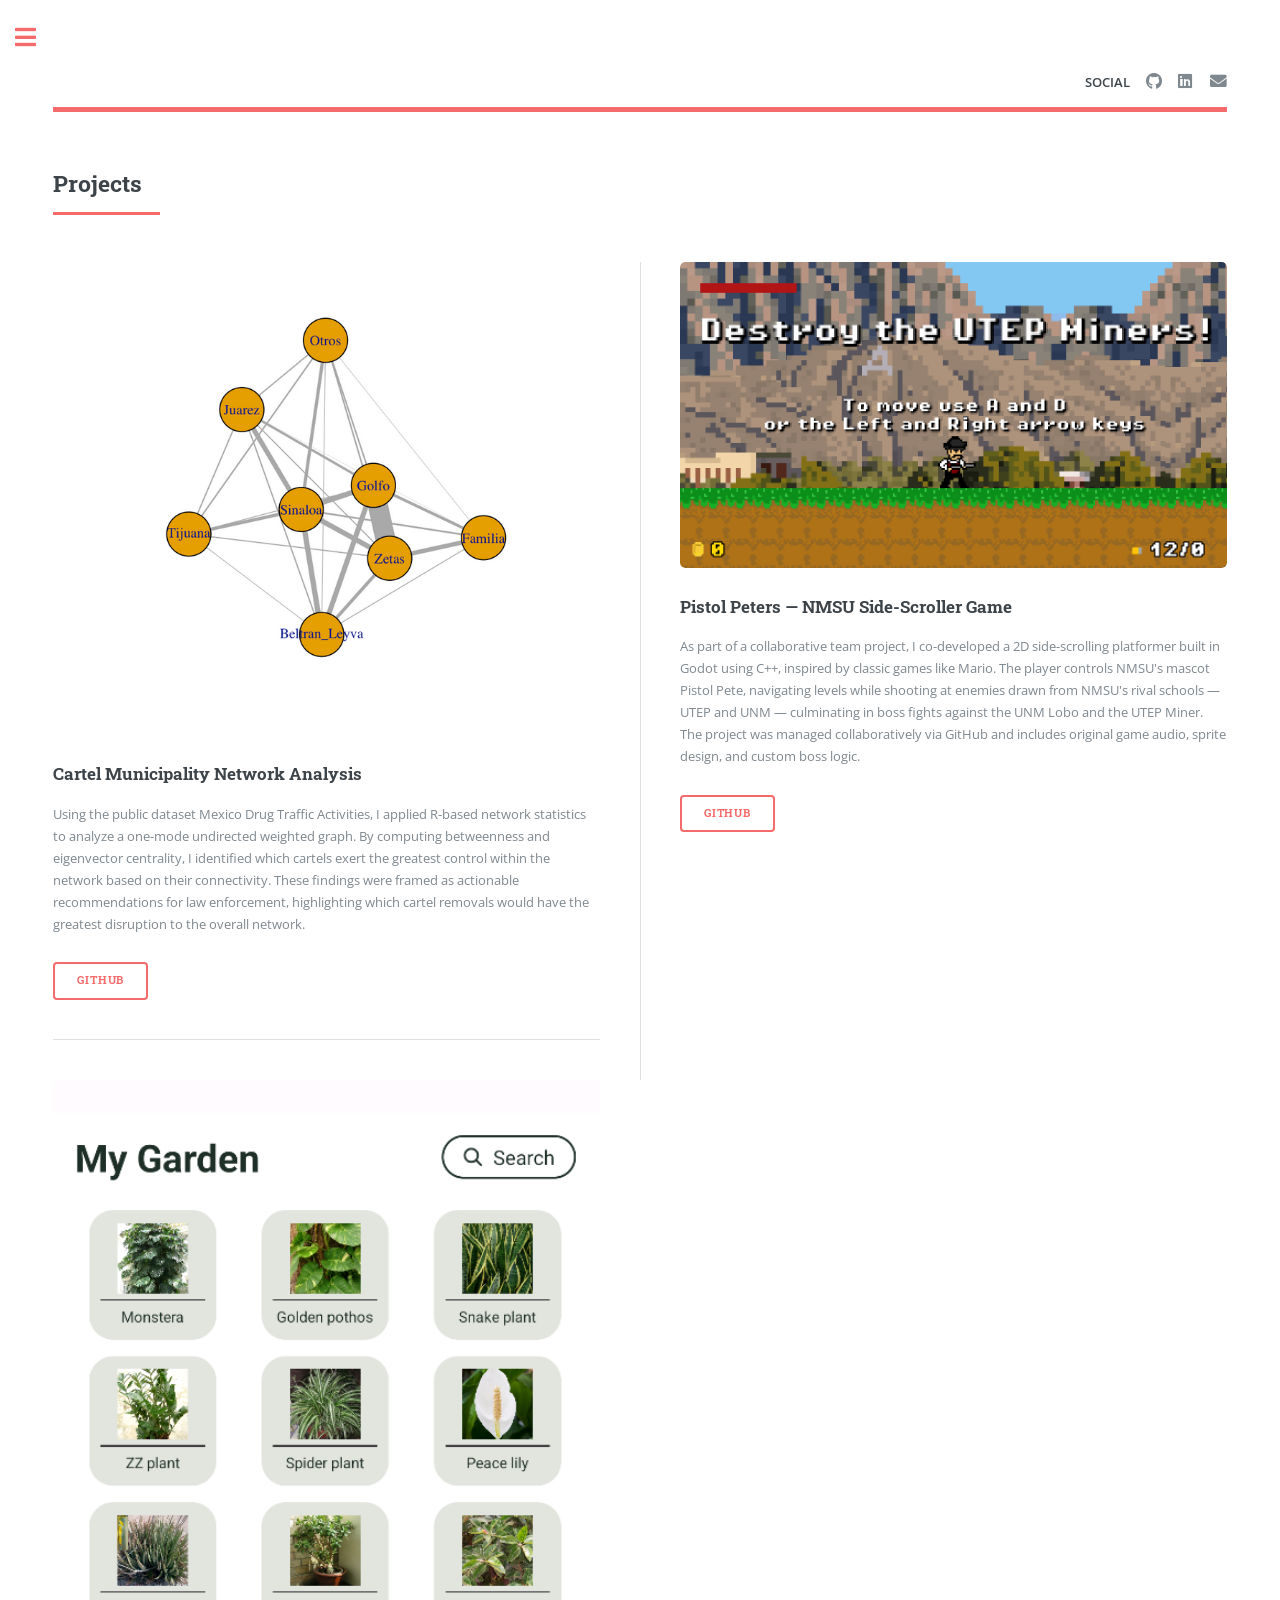
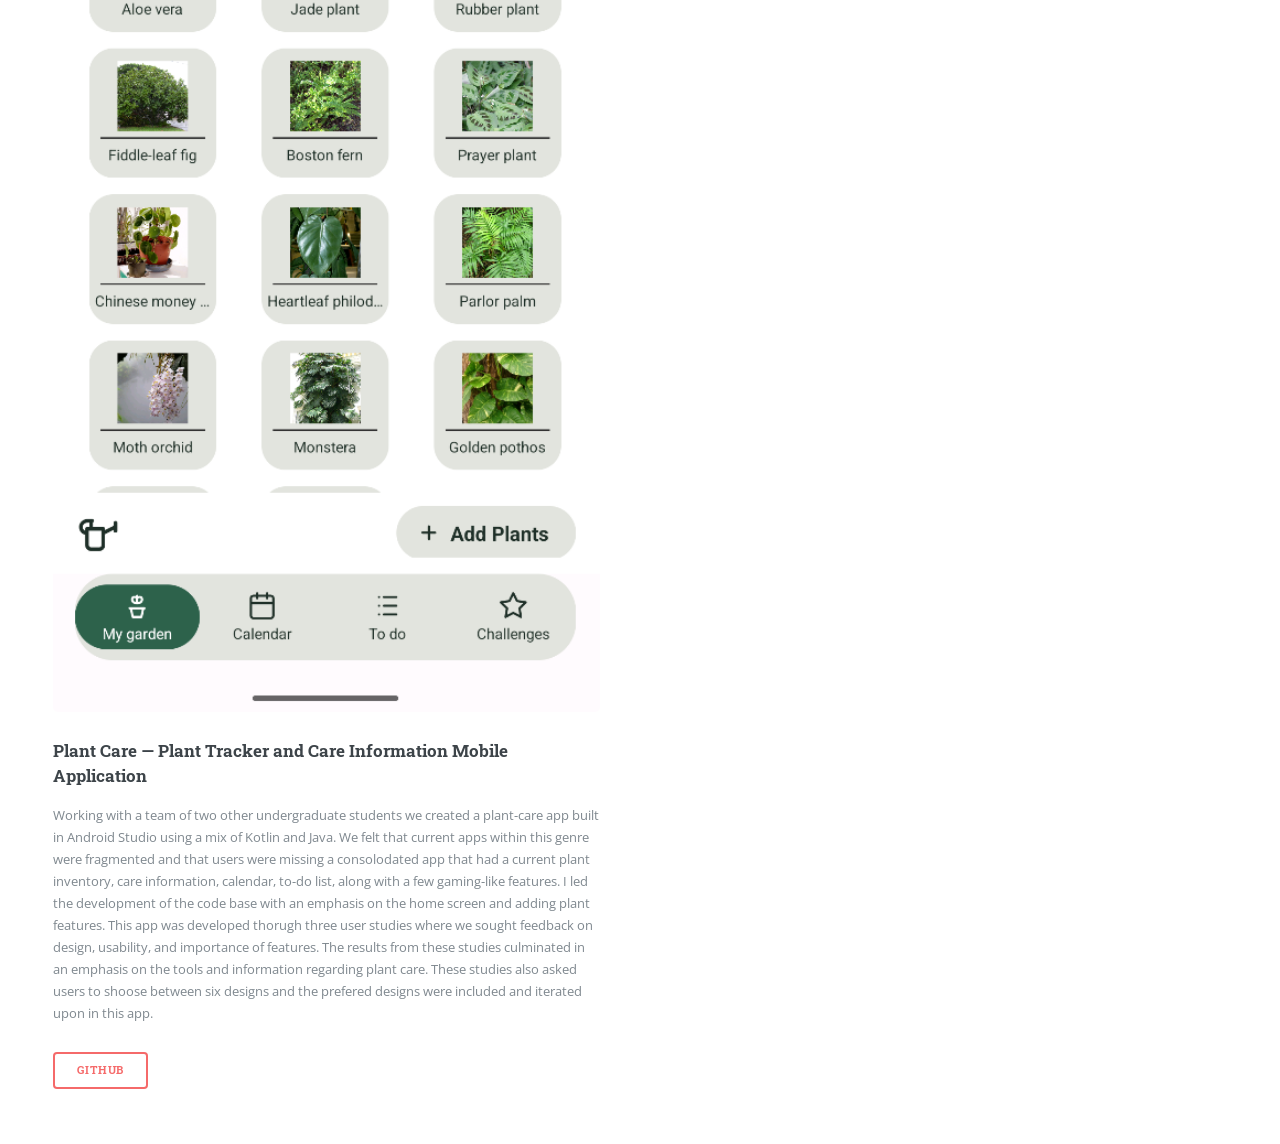
==== commit 2c959a9b: "added in plant project" ====
--- a/projects.html
+++ b/projects.html
@@ -36,7 +36,6 @@
 								<div class="posts">
 
 									<article>
-										<!-- Replace images/pic01.jpg with your own project image when available -->
 										<a href="#" class="image"><img src="images/Cartel_Graph.png" alt="Cartel Municipality Network Analysis" /></a>
 										<h3>Cartel Municipality Network Analysis</h3>
 										<p>
@@ -47,14 +46,14 @@
 											actionable recommendations for law enforcement, highlighting which cartel removals
 											would have the greatest disruption to the overall network.
 										</p>
-										<!-- Update href below if you publish this project or add a writeup -->
+										<!-- -->
 										<ul class="actions">
 											<li><a href="https://github.com/JonathanLeuenberger/Interconnectedness-of-Mexican-Cartels" class="button">GitHub</a></li>
 										</ul>
 									</article>
 
 									<article>
-										<!-- Replace images/pic02.jpg with your own project image when available -->
+										<!-- -->
 										<a href="https://github.com/JonathanLeuenberger" class="image" target="_blank"><img src="images/Pistol_Game.png" alt="Pistol Peters NMSU Side-Scroller Game" /></a>
 										<h3>Pistol Peters &mdash; NMSU Side-Scroller Game</h3>
 										<p>
@@ -65,9 +64,29 @@
 											the UNM Lobo and the UTEP Miner. The project was managed collaboratively via GitHub
 											and includes original game audio, sprite design, and custom boss logic.
 										</p>
-										<!-- Update href below with the direct repo link when ready -->
+										<!--  -->
 										<ul class="actions">
 											<li><a href="https://github.com/NMSU-CS-CS371/team-project-pistol-peters" class="button" target="_blank">GitHub</a></li>
+										</ul>
+									</article>
+
+									<article>
+										<!-- -->
+										<a href="#" class="image"><img src="images/Plant_app_home.png" alt="Plant App Home Screen" /></a>
+										<h3>Plant Care &mdash; Plant Tracker and Care Information Mobile Application</h3>
+										<p>
+											Working with a team of two other undergraduate students we created a plant-care app built
+											in Android Studio using a mix of Kotlin and Java. We felt that current apps within this genre were
+											fragmented and that users were missing a consolodated app that had a current plant inventory, care information,
+											calendar, to-do list, along with a few gaming-like features. I led the development of the code base with an emphasis
+											on the home screen and adding plant features. This app was developed thorugh three user studies where we sought feedback
+											on design, usability, and importance of features. The results from these studies culminated in an emphasis
+											on the tools and information regarding plant care. These studies also asked users to shoose between six designs
+											and the prefered designs were included and iterated upon in this app. 
+										</p>
+										<!--  -->
+										<ul class="actions">
+											<li><a href="https://github.com/JonathanLeuenberger/PLANT_App_HCC" class="button" target="_blank">GitHub</a></li>
 										</ul>
 									</article>
 
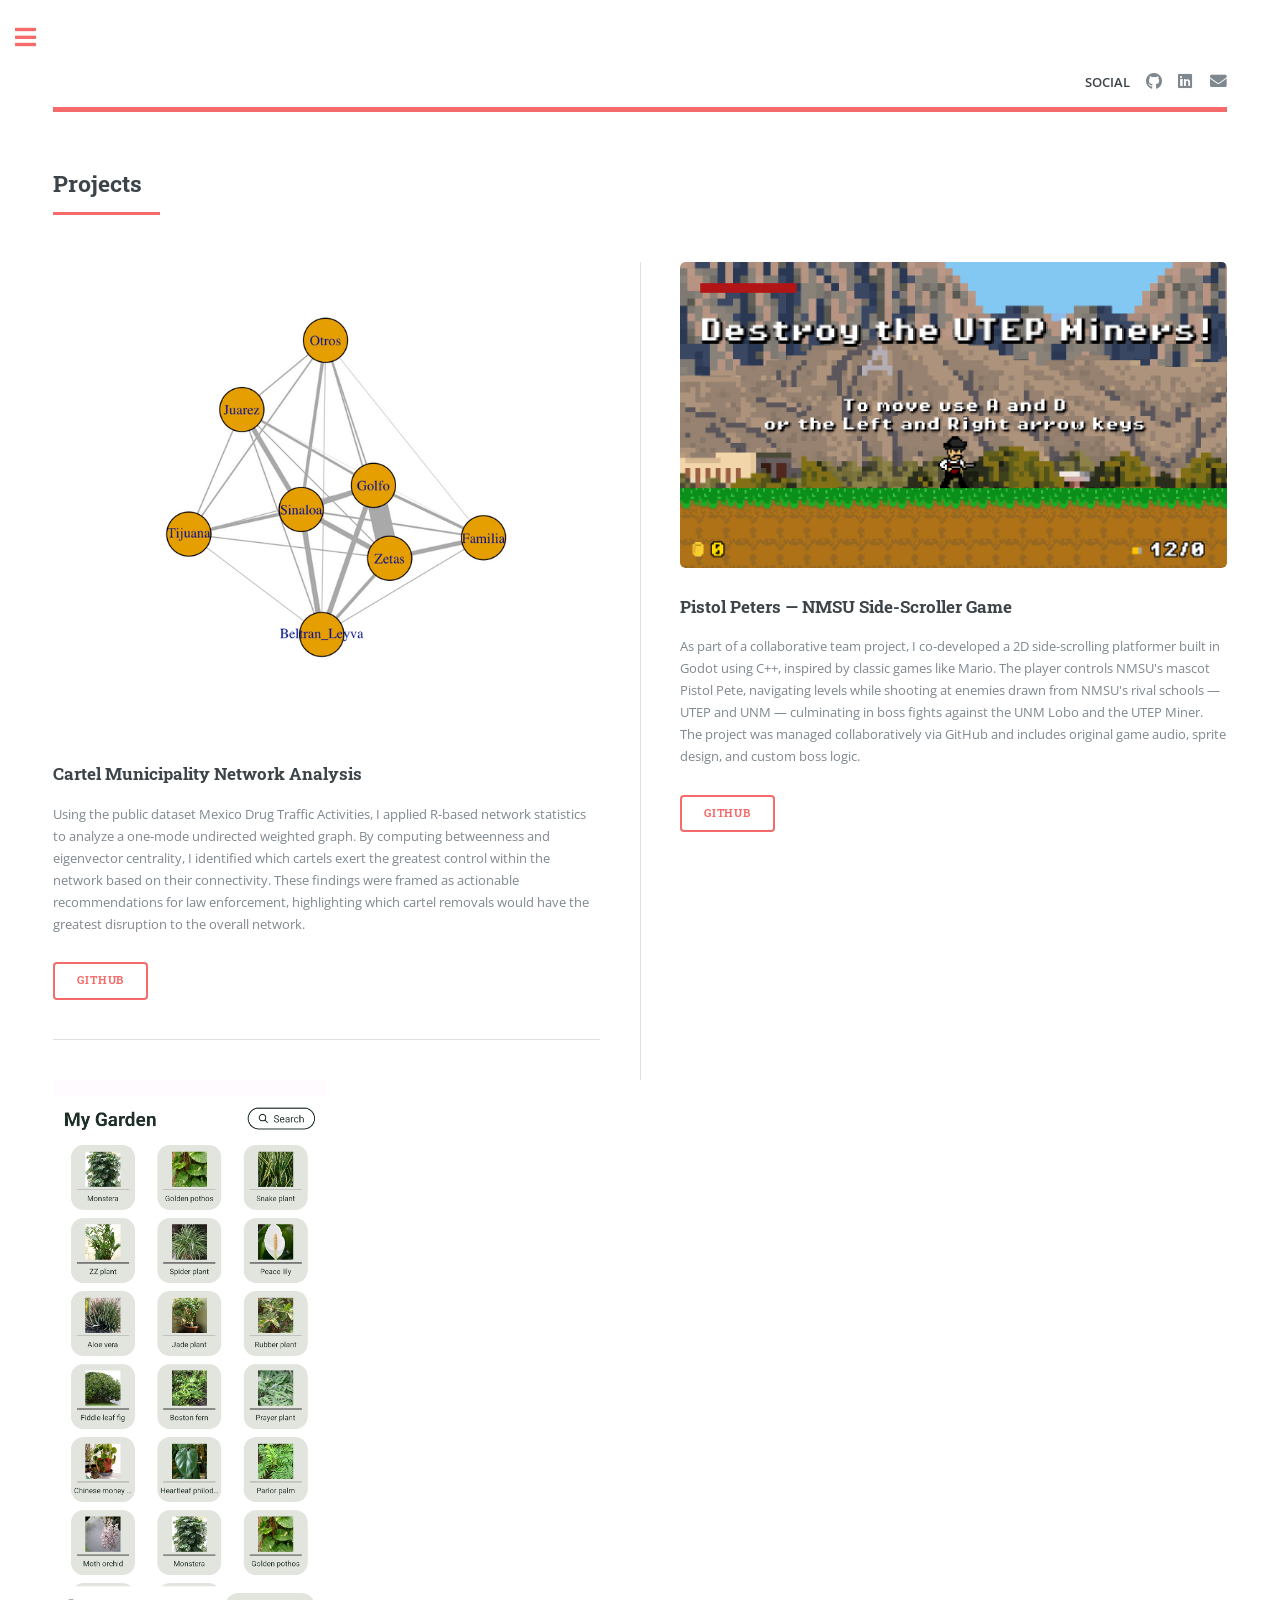
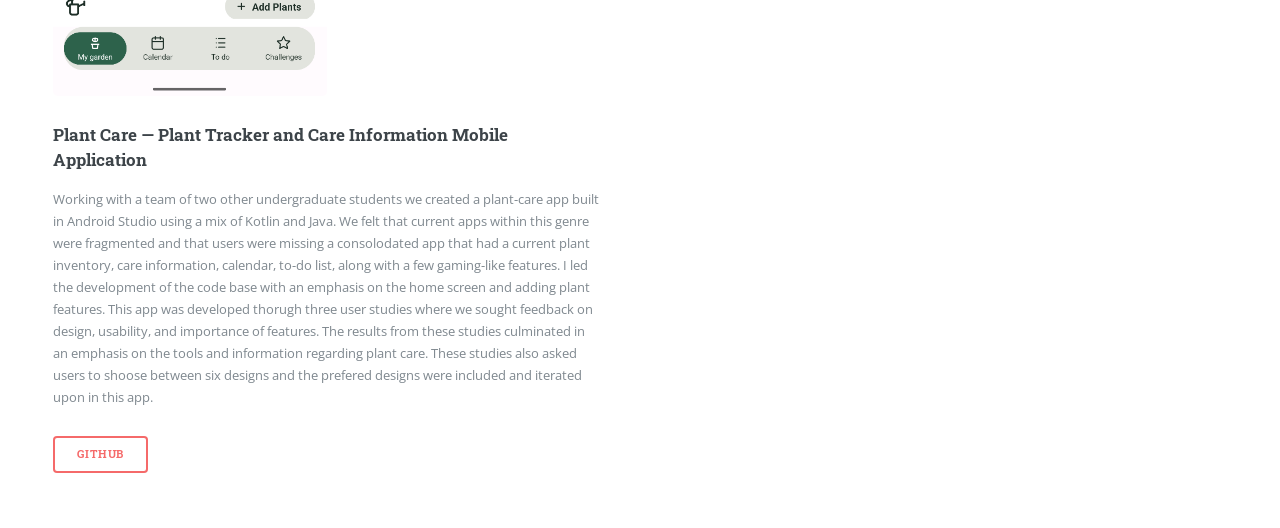
==== commit 24df8a28: "fixing image size" ====
--- a/projects.html
+++ b/projects.html
@@ -72,7 +72,7 @@
 
 									<article>
 										<!-- -->
-										<a href="#" class="image"><img src="images/Plant_app_home.png" alt="Plant App Home Screen" /></a>
+										<a href="#" class="image"><img src="images/Plant_app_home.png" style="width: 50%; height: 50%" alt="Plant App Home Screen" /></a>
 										<h3>Plant Care &mdash; Plant Tracker and Care Information Mobile Application</h3>
 										<p>
 											Working with a team of two other undergraduate students we created a plant-care app built
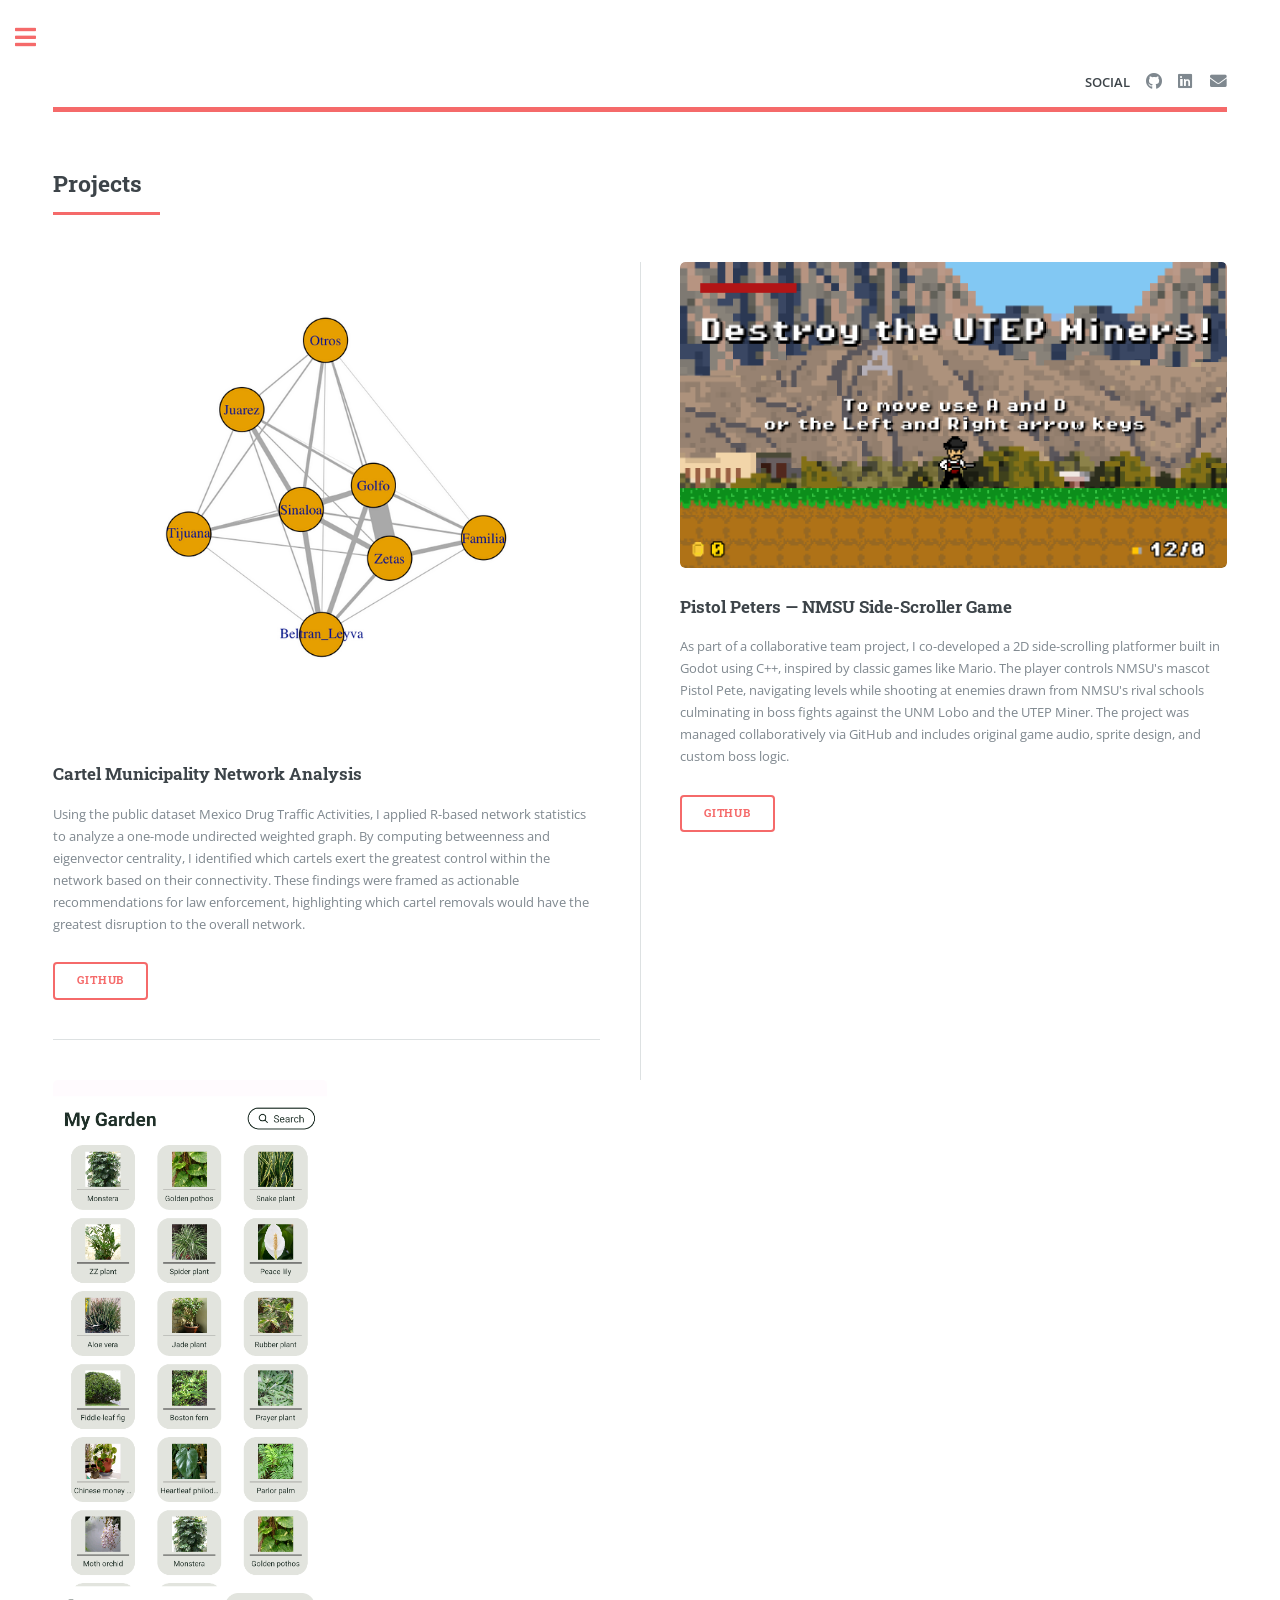
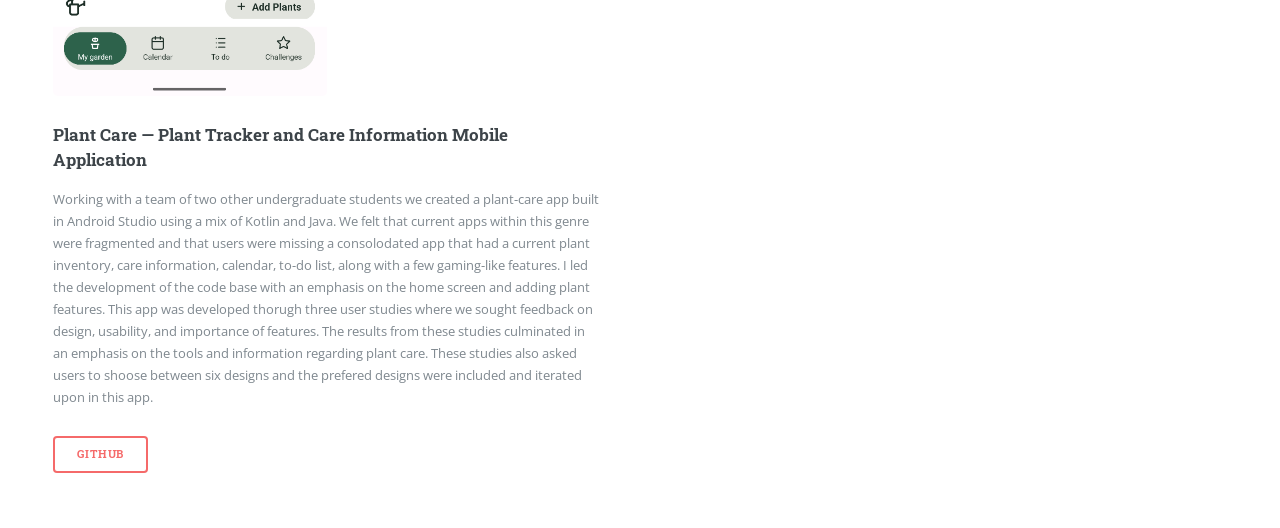
==== commit cb6bdfef: "changed link" ====
--- a/projects.html
+++ b/projects.html
@@ -60,13 +60,13 @@
 											As part of a collaborative team project, I co-developed a 2D side-scrolling platformer
 											built in Godot using C++, inspired by classic games like Mario. The player controls
 											NMSU's mascot Pistol Pete, navigating levels while shooting at enemies drawn from
-											NMSU's rival schools &mdash; UTEP and UNM &mdash; culminating in boss fights against
+											NMSU's rival schools culminating in boss fights against
 											the UNM Lobo and the UTEP Miner. The project was managed collaboratively via GitHub
 											and includes original game audio, sprite design, and custom boss logic.
 										</p>
 										<!--  -->
 										<ul class="actions">
-											<li><a href="https://github.com/NMSU-CS-CS371/team-project-pistol-peters" class="button" target="_blank">GitHub</a></li>
+											<li><a href="https://github.com/nmiller05/Pistol-Pete-Shoot-Out" class="button" target="_blank">GitHub</a></li>
 										</ul>
 									</article>
 
@@ -120,7 +120,7 @@
 							<nav id="menu">
 								<ul>
 									<li><a href="index.html">Home</a></li>
-									<li><a href="files/Jonathan_L_CV-1.pdf">CV</a></li>
+									<li><a href="files/Jonathan_L_CV-2.pdf" target="_blank" rel="noopener noreferrer">CV</a></li> 
 									<li><a href="projects.html">Projects</a></li>
 								</ul>
 							</nav>
